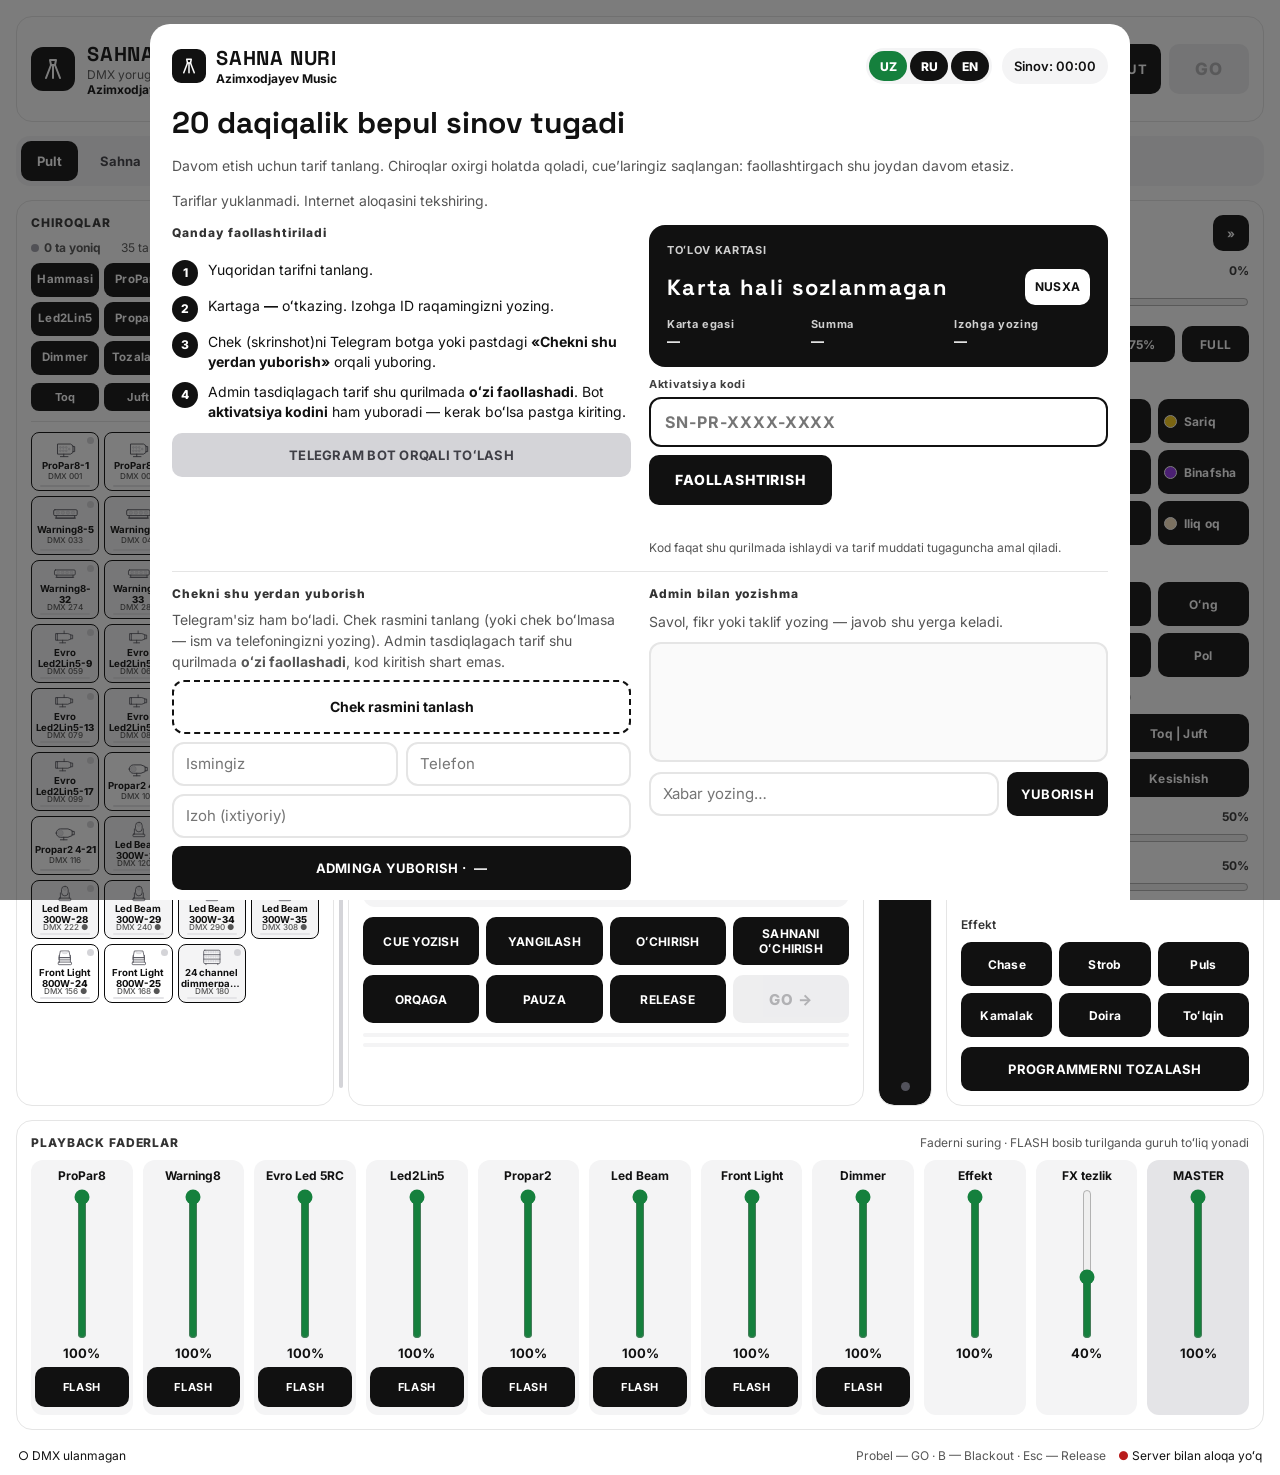
==== index.html @ 793ff493 "Pult: chiroqlar maydonini sudrab kengaytirish, programmer yopiladi Chiroqlar va cue ro'yxati orasida" ====
<!doctype html>
<html lang="uz">
<head>
<meta charset="utf-8">
<script>
if (location.protocol === 'file:') {
  document.addEventListener('DOMContentLoaded', function () {
    document.body.innerHTML = '<div style="font-family:Segoe UI,Arial,sans-serif;max-width:620px;margin:60px auto;padding:28px;border-radius:16px;border:1px solid #e5e5e5;color:#111;line-height:1.6">' +
      '<h2 style="margin:0 0 12px">Sahifa noto\'g\'ri ochildi</h2>' +
      '<p>Bu faylni papkadan ochib bo\'lmaydi — dastur sayt orqali ishlaydi.</p>' +
      '<p>Brauzerda oching: <b>https://sahna-nuri.pages.dev</b></p></div>';
  });
}
</script>
<meta name="viewport" content="width=device-width, initial-scale=1, viewport-fit=cover">
<meta name="theme-color" content="#111111">
<meta name="description" content="SAHNA NURI — teatr va sahna uchun DMX yorug'lik boshqaruvi. Azimxodjayev Music">
<link rel="manifest" href="/manifest.webmanifest">
<link rel="icon" href="/icons/icon.svg" type="image/svg+xml">
<link rel="apple-touch-icon" href="/icons/icon-192.png">
<title>SAHNA NURI — DMX yorug'lik boshqaruvi</title>
<link rel="preconnect" href="https://fonts.googleapis.com">
<link href="https://fonts.googleapis.com/css2?family=Inter:wght@400;500;600;700;800&family=Space+Grotesk:wght@600;700&display=swap" rel="stylesheet">
<link rel="stylesheet" href="/assets/app.css">
</head>
<body>
<div id="root">
  <header class="top">
    <div class="brand">
      <div class="logo" aria-hidden="true"><svg width="24" height="24" viewBox="0 0 24 24" fill="none" stroke="#fff" stroke-width="2" stroke-linecap="round" stroke-linejoin="round"><path d="M9 3h6l-1 5h-4z"/><path d="M10 8l-5 13"/><path d="M14 8l5 13"/><path d="M12 8v13"/></svg></div>
      <div class="brand-text">
        <span class="brand-name">SAHNA NURI</span>
        <span class="brand-sub">DMX yorugʻlik boshqaruvi</span>
        <span class="brand-az">Azimxodjayev Music</span>
      </div>
    </div>
    <div class="top-mid">
      <label class="pill title-pill"><span class="sr">Spektakl nomi</span><span>Spektakl:</span><input id="showTitle" value="Yangi spektakl"></label>
      <button class="pill conn" id="connPill" type="button"><i class="dot"></i><span id="connText">DMX ulanmagan</span></button>
      <button class="pill lic" id="licBadge" type="button">Tekshirilmoqda…</button>
      <button class="pill inst" id="installBtn" type="button" title="Kompyuter yoki telefonga ilova sifatida oʻrnatish">⬇ ILOVA</button>
      <button class="pill msgb" id="msgBadge" type="button" title="Admin bilan yozishma">✉ ADMIN <b id="msgCount" hidden></b></button>
      <div class="langsw" role="group" aria-label="Til · Язык · Language"><button data-lang="uz" type="button">UZ</button><button data-lang="ru" type="button">RU</button><button data-lang="en" type="button">EN</button></div>
    </div>
    <div class="top-act">
      <button class="btn" id="saveBtn" type="button">SAQLASH</button>
      <button class="btn" id="boBtn" type="button" title="B">BLACKOUT</button>
      <button class="btn go" id="goBtn" type="button" title="Probel">GO</button>
    </div>
  </header>

  <nav class="tabs" id="tabs" aria-label="Boʻlimlar">
    <button data-tab="pult" class="on" type="button">Pult</button>
    <button data-tab="sahna" type="button">Sahna</button>
    <button data-tab="patch" type="button">Patch (chiroqlar)</button>
    <button data-tab="profil" type="button">Profillar</button>
    <button data-tab="ulanish" type="button">Ulanish</button>
    <button data-tab="monitor" type="button">Monitor</button>
  </nav>

  <!-- ================= PULT ================= -->
  <section class="tab" id="tab-pult">
    <div class="row3">
      <section class="panel fx-panel">
        <div class="ph"><h2>CHIROQLAR</h2><span class="ph-r"><span class="lit-info" id="litInfo"><i class="led"></i><span id="litCount">0 ta yoniq</span></span><span class="muted" id="selInfo"></span></span></div>
        <div class="grid4" id="groupBtns"></div>
        <div class="grid4 selhelp" id="selHelp" role="group" aria-label="Tanlovni ajratish">
          <button class="btn sm" data-sh="odd" type="button" title="Tanlanganlardan 1, 3, 5…">Toq</button>
          <button class="btn sm" data-sh="even" type="button" title="Tanlanganlardan 2, 4, 6…">Juft</button>
          <button class="btn sm" data-sh="h1" type="button" title="Tanlanganlarning birinchi yarmi">1-yarmi</button>
          <button class="btn sm" data-sh="h2" type="button" title="Tanlanganlarning ikkinchi yarmi">2-yarmi</button>
        </div>
        <div class="sep"></div>
        <div class="grid4 fixtures" id="fixtureBtns"></div>
      </section>

      <div class="fx-split" id="fxSplit" role="separator" aria-orientation="vertical" aria-label="Chiroqlar maydoni enini oʻzgartirish" tabindex="0" title="Sudrab chiroqlar maydonini kattalashtiring yoki kichiklashtiring"><i></i></div>
      <section class="panel cue-panel">
        <div class="ph"><h2>CUE ROʻYXATI</h2><span class="ph-r"><span class="muted" id="cueInfo"></span><button class="btn sm on" id="autoBtn" type="button" aria-pressed="true">AVTO YOQIQ</button></span></div>
        <div class="edit-bar" id="editBar"><button class="btn sm" id="autoSaveBtn" type="button" title="Sahna almashtirilganda unga qilingan oʻzgarishlar oʻsha sahnaga avtomatik yoziladi">✎ TAHRIR: AVTO-SAQLASH</button><span class="edit-st" id="editSt"></span></div>
        <div class="cue-head"><span>№</span><span>NOMI</span><span>FADE (s)</span><span>AVTO (daq:son)</span><span>HOLAT</span></div>
        <div class="cue-list" id="cueList"></div>
        <div class="cue-opts">
          <button class="btn sm on" id="mibBtn" type="button" aria-pressed="true">QORONGʻIDA BURILISH YOQIQ</button>
          <label class="mini" for="mibTime">Burilish vaqti <input id="mibTime" type="number" min="0" max="10" step="0.1" value="1.5"> s</label>
          <span class="muted small">Moving head yangi joyiga qorongʻida boradi, keyin cue fade’i bilan yonadi</span>
        </div>
        <div class="grid4 cue-tools">
          <button class="btn" id="recBtn" type="button">CUE YOZISH</button>
          <button class="btn" id="updBtn" type="button">YANGILASH</button>
          <button class="btn" id="delBtn" type="button">OʻCHIRISH</button>
          <button class="btn" id="clrCueBtn" type="button">SAHNANI OʻCHIRISH</button>
        </div>
        <div class="grid4 transport">
          <button class="btn" id="backBtn" type="button">ORQAGA</button>
          <button class="btn" id="pauseBtn" type="button">PAUZA</button>
          <button class="btn" id="relBtn" type="button">RELEASE</button>
          <button class="btn go" id="go2Btn" type="button">GO →</button>
        </div>
        <div class="fade-bar" aria-hidden="true"><i id="fadeBar"></i></div>
        <div class="auto-bar" aria-hidden="true" title="Avtomatik oʻtishgacha"><i id="autoBar"></i></div>
      </section>

      <section class="panel insp-panel" id="insp" aria-label="Chiroq sozlamalari">
        <button class="insp-tab" id="inspTab" type="button" aria-expanded="false" aria-controls="inspBody" title="Chiroq sozlamalarini ochish / yopish">
          <span class="insp-chev" aria-hidden="true">‹</span>
          <span class="insp-vt">CHIROQ SOZLAMALARI</span>
          <i class="insp-dot" id="inspDot" aria-hidden="true"></i>
        </button>
        <div class="insp-body" id="inspBody">
          <div class="ph insp-h">
            <h2>CHIROQ SOZLAMALARI</h2>
            <span class="ph-r">
              <button class="btn sm icon" id="inspPrev" type="button" title="Oldingi chiroq" aria-label="Oldingi chiroq">◀</button>
              <button class="btn sm icon" id="inspNext" type="button" title="Keyingi chiroq" aria-label="Keyingi chiroq">▶</button>
              <button class="btn sm icon" id="inspClose" type="button" title="Yopish" aria-label="Yopish">»</button>
            </span>
          </div>
          <div id="inspContent"></div>
        </div>
      </section>

      <section class="panel prog-panel" id="progPanel">
        <button class="insp-tab prog-tab" id="progTab" type="button" aria-expanded="true" aria-controls="progBody" title="Programmerni ochish / yopish"><span class="insp-chev" aria-hidden="true">‹</span><span class="insp-vt">PROGRAMMER</span><i class="insp-dot" id="progDot" aria-hidden="true"></i></button>
        <div class="prog-body" id="progBody">
        <div class="ph"><h2>PROGRAMMER</h2><span class="ph-r"><span class="muted" id="progInfo"></span><button class="btn sm icon" id="progClose" type="button" title="Yopish" aria-label="Programmerni yopish">»</button></span></div>
        <label class="lab" for="dimR"><span>Intensivlik</span><b id="dimV">0%</b></label>
        <input id="dimR" type="range" min="0" max="100" value="0">
        <div class="grid4 quick">
          <button class="btn sm" data-dim="0" type="button">0%</button>
          <button class="btn sm" data-dim="50" type="button">50%</button>
          <button class="btn sm" data-dim="75" type="button">75%</button>
          <button class="btn sm" data-dim="100" type="button">FULL</button>
        </div>
        <span class="lab">Rang</span>
        <div class="grid3" id="colorBtns"></div>
        <span class="lab">Pozitsiya</span>
        <div class="grid3" id="posBtns"></div>
        <span class="lab">Boʻlish (tanlangan chiroqlarni)</span>
        <div class="grid2" id="splitBtns">
          <button class="btn sm" data-split="half" type="button">Chap | Oʻng</button>
          <button class="btn sm" data-split="alt" type="button">Toq | Juft</button>
          <button class="btn sm" data-split="fan" type="button">Yelpigʻich</button>
          <button class="btn sm" data-split="cross" type="button">Kesishish</button>
        </div>
        <div class="pt">
          <label class="lab" for="panR"><span>Pan</span><b id="panV">50%</b></label>
          <input id="panR" type="range" min="0" max="255" value="128">
          <label class="lab" for="tiltR"><span>Tilt</span><b id="tiltV">50%</b></label>
          <input id="tiltR" type="range" min="0" max="255" value="128">
        </div>
        <span class="lab">Effekt</span>
        <div class="grid3" id="fxBtns"></div>
        <button class="btn wide" id="progClr" type="button">PROGRAMMERNI TOZALASH</button>
        </div>
      </section>
    </div>

    <section class="panel faders-panel">
      <div class="ph"><h2>PLAYBACK FADERLAR</h2><span class="muted">Faderni suring · FLASH bosib turilganda guruh toʻliq yonadi</span></div>
      <div class="faders" id="faders"></div>
    </section>
  </section>

  <!-- ================= SAHNA ================= -->
  <section class="tab" id="tab-sahna" hidden>
    <div class="row2">
      <section class="panel grow2 stage-panel">
        <div class="ph"><h2 id="stageTitle">SAHNA PLANI</h2><span class="muted" id="stageCoord"></span></div>
        <div class="grid2 stage-views" id="stageViews">
          <button class="btn" data-sv="plan" type="button">▦ TEPADAN · PLAN</button>
          <button class="btn" data-sv="front" type="button">◉ ROʻPARADAN · OPERATOR KOʻZI</button>
        </div>
        <div class="grid4 stage-modes" id="stageModes">
          <button class="btn on" data-sm="aim" type="button">NUR YOʻNALTIRISH</button>
          <button class="btn" data-sm="place" type="button">CHIROQLARNI JOYLASH</button>
          <button class="btn" data-sm="corners" type="button">4 BURCHAK</button>
          <button class="btn" data-sm="calib" type="button">KALIBRLASH</button>
        </div>
        <p class="stage-hint" id="stageHint"></p>
        <div class="stage-wrap" id="stageWrap">
          <img id="stageImg" alt="Sahna rasmi" hidden>
          <svg id="stageSvg" aria-hidden="true"></svg>
          <div id="stageFx"></div>
        </div>
        <div class="stage-tools" id="stageTools">
          <button class="btn sm" id="stGrid" type="button">TOʻR: YOQIQ</button>
          <label class="stage-op">Surat yorqinligi <input id="stOp" type="range" min="25" max="100" step="5" value="100" aria-label="Surat yorqinligi"></label>
        </div>
        <div class="stage-legend">
          <span><i class="lg round"></i>Moving head (Pan/Tilt)</span>
          <span><i class="lg"></i>Boshqa chiroqlar</span>
          <span><i class="lg on"></i>Tanlangan</span>
          <span><i class="lg corner"></i>Sahna burchagi</span>
          <span><i class="lg dot"></i>Kalibrlash nuqtasi</span>
        </div>
      </section>
      <section class="panel grow1 stage-side">
        <h2>SAHNA RASMI YOKI CHIZMASI</h2>
        <div class="grid2">
          <button class="btn" id="stUpload" type="button">RASM YUKLASH</button>
          <button class="btn" id="stClear" type="button">RASMNI OLIB TASHLASH</button>
        </div>
        <input type="file" id="stFile" accept="image/*" hidden>
        <p class="muted small">Eng aniq: yuqoridan chizilgan plan. Zaldan olingan foto ham boʻladi — keyin „4 BURCHAK“ bilan sahna burchaklarini belgilaysiz.</p>
        <div class="grid3">
          <label class="f">Eni (m)<input id="stW" type="number" min="2" max="60" step="0.5"></label>
          <label class="f">Chuqurligi (m)<input id="stD" type="number" min="2" max="60" step="0.5"></label>
          <label class="f">Ferma (m)<input id="stH" type="number" min="1" max="30" step="0.1"></label>
        </div>
        <button class="btn wide" id="stHAll" type="button">FERMA BALANDLIGINI BARCHA BEAM’LARGA</button>

        <div class="sep"></div>
        <h2 id="stSelTitle">TANLANGAN CHIROQ</h2>
        <div class="grid3" id="stSelPos">
          <label class="f">X (m)<input id="stX" type="number" step="0.1"></label>
          <label class="f">Y (m)<input id="stY" type="number" step="0.1"></label>
          <label class="f">Balandlik (m)<input id="stZ" type="number" step="0.1" min="0"></label>
        </div>
        <div class="readout">
          <div><span>Tanlangan</span><b id="roSel">0</b></div>
          <div><span>Pan</span><b id="roPan">—</b></div>
          <div><span>Tilt</span><b id="roTilt">—</b></div>
        </div>
        <label class="lab" for="sPan"><span>Pan (qoʻlda)</span><b id="sPanV">—</b></label>
        <input id="sPan" type="range" min="0" max="255" step="0.1" value="128">
        <label class="lab" for="sTilt"><span>Tilt (qoʻlda)</span><b id="sTiltV">—</b></label>
        <input id="sTilt" type="range" min="0" max="255" step="0.1" value="128">
        <h2 class="mt">NISHON BALANDLIGI</h2>
        <div class="grid3 tz-chips" id="tzChips">
          <button class="btn" data-tz="0" type="button">POL</button>
          <button class="btn" data-tz="1" type="button">BEL · 1 m</button>
          <button class="btn" data-tz="1.6" type="button">YUZ · 1.6 m</button>
        </div>
        <div class="grid2">
          <button class="btn" id="stBeams" type="button">HAMMA BEAM’LAR</button>
          <button class="btn" id="stDim" type="button">NURNI YOQISH (FULL)</button>
        </div>

        <div class="sep"></div>
        <h2>KALIBRLASH</h2>
        <p class="muted small" id="calInfo"></p>
        <button class="btn wide" id="calClear" type="button">SHU CHIROQ NUQTALARINI TOZALASH</button>

        <div class="sep"></div>
        <h2>SAHNA NUQTALARI</h2>
        <div class="code-row">
          <input id="ptName" placeholder="masalan: Solo chap" maxlength="24" aria-label="Nuqta nomi">
          <button class="btn" id="ptSave" type="button">SAQLASH</button>
        </div>
        <div class="grid3" id="ptList"></div>
      </section>
    </div>
  </section>

  <!-- ================= PATCH ================= -->
  <section class="tab" id="tab-patch" hidden>
    <div class="row2">
      <section class="panel grow2">
        <div class="ph"><h2>PATCH · CHIROQLAR VA DMX MANZILLAR</h2><span class="ph-r"><span class="muted" id="patchInfo"></span><button class="btn sm lockbtn" id="patchLock" type="button"></button></span></div>
        <p class="lock-note" id="lockNote" hidden>🔒 Patch qulflangan: chiroqlarni oʻchirib, nomi, profili yoki manzilini oʻzgartirib boʻlmaydi. Oʻzgartirish uchun qulfni oching.</p>
        <div class="restore" id="restoreBox" hidden><span id="restoreText"></span><button class="btn sm go" id="restoreBtn" type="button">TIKLASH</button></div>
        <div class="tbl-wrap">
          <table class="tbl">
            <thead><tr><th>№</th><th>Nomi</th><th>Profil</th><th>Manzil</th><th>Kanal</th><th>Oraliq</th><th></th></tr></thead>
            <tbody id="patchRows"></tbody>
          </table>
        </div>
        <p class="warn" id="patchWarn" hidden></p>
      </section>
      <section class="panel grow1">
        <div class="ph"><h2>CHIROQ QOʻSHISH</h2></div>
        <label class="f">Profil<select id="addProf"></select></label>
        <label class="f">Soni<input id="addCount" type="number" min="1" max="64" value="1"></label>
        <label class="f">Nomi<input id="addName" placeholder="masalan: Beam"></label>
        <label class="f">Boshlangʻich manzil<input id="addAddr" type="number" min="1" max="512" value="1"></label>
        <button class="btn wide" id="addFix" type="button">QOʻSHISH</button>
        <div class="sep"></div>
        <button class="btn wide" id="autoAddr" type="button">MANZILLARNI KETMA-KET QOʻYISH</button>
        <button class="btn wide" id="defPatch" type="button">ANDIJON TEATRI · 35 TA CHIROQ</button>
        <div class="sep"></div>
        <h2>LOYIHA FAYLI</h2>
        <button class="btn wide" id="exportBtn" type="button">KOMPYUTERGA YUKLAB OLISH (.json)</button>
        <button class="btn wide" id="importBtn" type="button">FAYLDAN OCHISH</button>
        <input type="file" id="importFile" accept=".json,application/json" hidden>
      </section>
    </div>
  </section>

  <!-- ================= PROFILLAR ================= -->
  <section class="tab" id="tab-profil" hidden>
    <div class="row2">
      <section class="panel grow1">
        <div class="ph"><h2>PROFILLAR</h2></div>
        <div class="plist" id="profList"></div>
        <button class="btn wide" id="newProf" type="button">+ YANGI PROFIL</button>
        <p class="muted small">Profil — chiroqning „lugʻati“: qaysi kanal intensivlik, qaysi biri rang yoki pan ekanini bildiradi. Chiroq qoʻllanmasidagi DMX jadvalga moslang.</p>
      </section>
      <section class="panel grow2" id="profEdit"></section>
    </div>
  </section>

  <!-- ================= ULANISH ================= -->
  <section class="tab" id="tab-ulanish" hidden>
    <div class="row2">
      <section class="panel grow2">
        <div class="ph"><h2>DMX ULANISH</h2></div>
        <div class="conn-status" id="connStatus"></div>
        <div class="ccard bridge-card">
          <div class="bc-text">
            <b>SAHNA NURI Bridge <span class="tag">TAVSIYA</span></b>
            <span>Kompyuterga bir marta oʻrnatiladigan kichik dastur. Drayver almashtirish (Zadig) shart emas — FreeStyler drayveri bilan ishlaydi. Windows bilan birga oʻzi yonadi, kabel chiqib qolsa oʻzi qayta ulanadi va chiroqlarni oxirgi holatiga qaytaradi.</span>
          </div>
          <div class="bc-btns">
            <a class="btn" id="cBridgeDl" href="https://github.com/alifrecords/SAHNA-NURI/releases/latest/download/SahnaNuriBridge.exe" rel="noopener">YUKLAB OLISH (.exe)</a>
            <button class="btn" id="cBridge" type="button">BRIDGE ULASH</button>
          </div>
        </div>
        <div class="conn-grid">
          <div class="ccard">
            <b>uDMX</b><span>Anyma uDMX va klonlari (kumush USB → XLR kabel). Teatrdagi kabelingiz shu turda.</span>
            <button class="btn" id="cUdmx" type="button">uDMX ULASH</button>
          </div>
          <div class="ccard">
            <b>Enttec DMX USB Pro</b><span>Enttec Pro, DMXKing ultraDMX, Eurolite USB-DMX512 PRO va mos klonlar.</span>
            <button class="btn" id="cPro" type="button">PRO ULASH</button>
          </div>
          <div class="ccard">
            <b>Open DMX (FTDI)</b><span>Enttec Open DMX va FTDI chipli arzon kabellar.</span>
            <button class="btn" id="cOpen" type="button">OPEN DMX ULASH</button>
          </div>
          <div class="ccard">
            <b>Simulyatsiya</b><span>Qurilmasiz ishlash: cue yozish va mashq qilish uchun. Signal faqat Monitor’da koʻrinadi.</span>
            <button class="btn" id="cSim" type="button">SIMULYATSIYA</button>
          </div>
        </div>
        <div class="grid3 conn-tools">
          <button class="btn" id="cTest" type="button">SINOV SIGNALI (2 s)</button>
          <button class="btn" id="cOff" type="button">UZISH</button>
          <button class="btn" data-tab-go="monitor" type="button">MONITORNI OCHISH</button>
        </div>
      </section>
      <section class="panel grow1 help">
        <div class="ph"><h2>BIRINCHI MARTA ULASH (WINDOWS · uDMX)</h2></div>
        <div data-i18n-html="help" class="help-body">
        <p class="bridge-tip"><b>Eng oson yoʻl — SAHNA NURI Bridge:</b> chapdagi <b>YUKLAB OLISH (.exe)</b> → faylni bir marta ishga tushiring (Windows „Неизвестный издатель“ desa: <b>Подробнее → Выполнить в любом случае</b>) → <b>BRIDGE ULASH</b>. Zadig kerak emas, quyidagi qadamlar faqat Bridge’siz ulash uchun.</p>
        <ol>
          <li><b>FreeStyler’ni yoping.</b> Bir vaqtda faqat bitta dastur kabeldan foydalana oladi.</li>
          <li>Dasturni <b>Chrome</b> yoki <b>Edge</b>’da oching.</li>
          <li><b>uDMX ULASH</b> → roʻyxatda „uDMX“ → <b>Подключить / Ulash</b>.</li>
          <li>Roʻyxat boʻsh boʻlsa yoki xato chiqsa: drayverni <b>WinUSB</b>’ga almashtiring.
            <ol type="a">
              <li><b>zadig.akeo.ie</b> dan Zadig’ni yuklab oling va oching.</li>
              <li><b>Options → List All Devices</b> → roʻyxatdan <b>uDMX</b>.</li>
              <li>Oʻng tomonda <b>WinUSB</b> → <b>Replace Driver</b>.</li>
              <li>Brauzerni qayta oching va 3-qadamni takrorlang.</li>
            </ol>
          </li>
        </ol>
        <p class="muted small">FreeStyler’ga qaytish kerak boʻlsa, Zadig’da drayverni yana <b>libusbK</b>’ga almashtirasiz.</p>
        <p class="muted small">Bir marta ruxsat bergach, keyingi safar kabel ulanishi bilan dastur oʻzi ulanadi.</p>
        <p class="muted small"><b>iPad va iPhone:</b> Safari USB’ga ruxsat bermaydi. Ularda dastur simulyatsiya va mashq rejimida ishlaydi; sahnaga signal kompyuter orqali chiqadi.</p>
        </div>
      </section>
    </div>
  </section>

  <!-- ================= MONITOR ================= -->
  <section class="tab" id="tab-monitor" hidden>
    <section class="panel ctest">
      <div class="ph"><h2>KANAL SINOVI</h2><span class="ph-r"><span class="muted" id="ctState">Har bir kanalni alohida surib, sahnada natijani koʻring</span><button class="btn sm" id="ctReset" type="button">HAMMASINI QOʻYIB YUBORISH</button></span></div>
      <label class="f ct-pick">Chiroq<select id="ctFix"></select></label>
      <div class="ct-rows" id="ctRows"></div>
      <p class="muted small">Surilgan kanal shu sahifa ochiq turguncha qoʻlda ushlab turiladi. Toʻgʻri qiymat topilsa — <b>PROFILGA</b> tugmasi uni shu turdagi barcha chiroqlar uchun doimiy qiladi.</p>
    </section>
    <section class="panel">
      <div class="ph"><h2>DMX MONITOR · UNIVERSE 1</h2><span class="muted">Chiqayotgan 512 kanal qiymati (0–255)</span></div>
      <div class="mon" id="mon"></div>
    </section>
  </section>

  <footer class="foot">
    <span id="footConn"></span>
    <span class="grow"></span>
    <span class="muted">Probel — GO · B — Blackout · Esc — Release</span>
    <span id="stServer"></span>
  </footer>
</div>

<!-- ================= TO'LOV OYNASI ================= -->
<div class="paywall" id="paywall" hidden>
  <section class="pw-card" role="dialog" aria-modal="true" aria-labelledby="pwTitle">
    <div class="pw-head">
      <div class="logo sm" aria-hidden="true"><svg width="18" height="18" viewBox="0 0 24 24" fill="none" stroke="#fff" stroke-width="2" stroke-linecap="round" stroke-linejoin="round"><path d="M9 3h6l-1 5h-4z"/><path d="M10 8l-5 13"/><path d="M14 8l5 13"/><path d="M12 8v13"/></svg></div>
      <div class="brand-text"><span class="brand-name">SAHNA NURI</span><span class="brand-az">Azimxodjayev Music</span></div>
      <span class="grow"></span>
      <div class="langsw" role="group" aria-label="Til · Язык · Language"><button data-lang="uz" type="button">UZ</button><button data-lang="ru" type="button">RU</button><button data-lang="en" type="button">EN</button></div>
      <span class="pill" id="pwTimer"></span>
      <button class="btn sm" id="pwClose" type="button" aria-label="Yopish">✕</button>
    </div>
    <h1 id="pwTitle">Tarifni tanlang</h1>
    <p class="muted" id="pwSub"></p>
    <div class="plans" id="plans"></div>
    <div class="pw-cols">
      <div>
        <h2>Qanday faollashtiriladi</h2>
        <ol class="steps" data-i18n-html="steps">
          <li><i>1</i><span>Yuqoridan tarifni tanlang.</span></li>
          <li><i>2</i><span>Kartaga <b class="pw-amount"></b> oʻtkazing. Izohga ID raqamingizni yozing.</span></li>
          <li><i>3</i><span>Chek (skrinshot)ni Telegram botga yoki pastdagi <b>«Chekni shu yerdan yuborish»</b> orqali yuboring.</span></li>
          <li><i>4</i><span>Admin tasdiqlagach tarif shu qurilmada <b>oʻzi faollashadi</b>. Bot <b>aktivatsiya kodini</b> ham yuboradi — kerak boʻlsa pastga kiriting.</span></li>
        </ol>
        <a class="btn tg" id="tgBtn" target="_blank" rel="noopener">TELEGRAM BOT ORQALI TOʻLASH</a>
      </div>
      <div>
        <div class="paycard">
          <div class="pc-row"><span class="lbl">TOʻLOV KARTASI</span><b id="pcSys"></b></div>
          <div class="pc-row"><b class="pc-num" id="pcNum"></b><button class="btn sm" id="copyCard" type="button">NUSXA</button></div>
          <div class="pc-info">
            <div><span class="lbl">Karta egasi</span><b id="pcHolder"></b></div>
            <div><span class="lbl">Summa</span><b class="pw-amount"></b></div>
            <div><span class="lbl">Izohga yozing</span><b id="pcId"></b></div>
          </div>
        </div>
        <form id="codeForm" class="code-form">
          <label for="codeInput" class="lbl">Aktivatsiya kodi</label>
          <div class="code-row"><input id="codeInput" placeholder="SN-PR-XXXX-XXXX" autocomplete="off" spellcheck="false"><button class="btn go">FAOLLASHTIRISH</button></div>
          <span class="code-msg" id="codeMsg"></span>
        </form>
        <span class="muted small">Kod faqat shu qurilmada ishlaydi va tarif muddati tugaguncha amal qiladi.</span>
      </div>
    </div>
    <div class="pw-cols pw-more">
      <form class="pw-box" id="payForm">
        <h2>Chekni shu yerdan yuborish</h2>
        <p class="muted small">Telegram'siz ham boʻladi. Chek rasmini tanlang (yoki chek boʻlmasa — ism va telefoningizni yozing). Admin tasdiqlagach tarif shu qurilmada <b>oʻzi faollashadi</b>, kod kiritish shart emas.</p>
        <label class="pf-file"><input type="file" id="pfImg" accept="image/*"><span id="pfImgName">Chek rasmini tanlash</span></label>
        <div class="pf-row"><input id="pfName" placeholder="Ismingiz" maxlength="60" autocomplete="name"><input id="pfPhone" placeholder="Telefon" maxlength="30" autocomplete="tel" inputmode="tel"></div>
        <input id="pfNote" placeholder="Izoh (ixtiyoriy)" maxlength="200">
        <button class="btn wide" id="pfSend" type="submit">ADMINGA YUBORISH · <span class="pw-amount"></span></button>
        <span class="code-msg" id="pfMsg"></span>
      </form>
      <div class="pw-box" id="chatBox">
        <h2>Admin bilan yozishma</h2>
        <p class="muted small">Savol, fikr yoki taklif yozing — javob shu yerga keladi.</p>
        <div class="chat-log" id="chatLog" aria-live="polite"></div>
        <form class="chat-row" id="chatForm"><input id="chatInput" placeholder="Xabar yozing…" maxlength="1000" autocomplete="off"><button class="btn" type="submit">YUBORISH</button></form>
      </div>
    </div>
  </section>
</div>

<!-- ================= ILOVA O'RNATISH ================= -->
<div class="paywall" id="installModal" hidden>
  <section class="pw-card inst-modal" role="dialog" aria-modal="true" aria-labelledby="instTitle">
    <div class="pw-head">
      <div class="logo sm" aria-hidden="true"><svg width="18" height="18" viewBox="0 0 24 24" fill="none" stroke="#fff" stroke-width="2" stroke-linecap="round" stroke-linejoin="round"><path d="M9 3h6l-1 5h-4z"/><path d="M10 8l-5 13"/><path d="M14 8l5 13"/><path d="M12 8v13"/></svg></div>
      <h1 id="instTitle">Ilova sifatida oʻrnatish</h1>
      <span class="grow"></span>
      <button class="btn sm" id="instClose" type="button" aria-label="Yopish">✕</button>
    </div>
    <button class="btn go wide" id="instNow" type="button" hidden>HOZIR OʻRNATISH</button>
    <div data-i18n-html="install">
    <p class="muted">SAHNA NURI kompyuter yoki telefonda alohida ilova boʻlib ochiladi: oʻz belgisi, toʻliq oyna, internet uzilsa ham ishlaydi. Tarif va saqlangan spektakllar oʻzgarmaydi.</p>
    <div class="inst-grid">
      <section class="inst-card" data-os="pc">
        <h2>💻 Kompyuter <small>Windows · Chrome yoki Edge</small></h2>
        <ol><li>Manzil satrining oʻng tomonidagi <b>⊕ Oʻrnatish</b> belgisini bosing (yoki <b>⋮</b> menyu → <b>Ilovani oʻrnatish</b>).</li><li><b>Oʻrnatish</b> ni tasdiqlang.</li><li>Ish stoli va Пуск menyusida <b>SAHNA NURI</b> belgisi paydo boʻladi.</li></ol>
      </section>
      <section class="inst-card" data-os="android">
        <h2>📱 Android <small>Chrome</small></h2>
        <ol><li>Oʻng yuqoridagi <b>⋮</b> menyuni oching.</li><li><b>Ilovani oʻrnatish</b> yoki <b>Bosh ekranga qoʻshish</b> ni bosing.</li><li>Bosh ekranda <b>SAHNA NURI</b> belgisi paydo boʻladi.</li></ol>
      </section>
      <section class="inst-card" data-os="ios">
        <h2>📱 iPhone / iPad <small>Safari</small></h2>
        <ol><li>Pastdagi <b>Ulashish ⬆</b> tugmasini bosing.</li><li><b>Bosh ekranga</b> (На экран «Домой») ni tanlang.</li><li>Oʻng yuqorida <b>Qoʻshish</b> ni bosing.</li></ol>
      </section>
    </div>
    <p class="muted small">USB-DMX kabel bilan sahnani faqat kompyuter boshqaradi. Telefon va planshetda cue tayyorlash, simulyatsiya va mashq qilish mumkin.</p>
    </div>
  </section>
</div>

<div class="toast" id="toast" role="status" aria-live="polite"></div>

<script src="/api/env"></script>
<script src="/assets/i18n.js"></script>
<script src="/assets/dmx.js"></script>
<script src="/assets/license.js"></script>
<script src="/assets/app.js"></script>
<script src="/assets/install.js"></script>
<script src="/assets/wheel.js"></script>
<script>
if ('serviceWorker' in navigator && location.protocol === 'https:') navigator.serviceWorker.register('/sw.js').catch(function () {});
</script>
</body>
</html>
---- assets/app.css ----
/* SAHNA NURI — oq fon, qora tugmalar, oq yozuv, bosilganda yashil */
:root {
  --bg: #ffffff; --ink: #111111; --muted: #555555; --line: #e5e5e5; --soft: #f4f4f5;
  --btn: #111111; --on: #15803D; --on-soft: #f0fdf4; --red: #b91c1c; --focus: #2563eb;
  --r: 12px;
}
* { box-sizing: border-box; }
html, body { margin: 0; background: var(--bg); color: var(--ink); font-family: Inter, system-ui, -apple-system, Segoe UI, sans-serif; -webkit-text-size-adjust: 100%; }
body { min-height: 100vh; }
button, input, select { font-family: inherit; font-size: inherit; color: inherit; }
:focus-visible { outline: 3px solid var(--focus); outline-offset: 2px; }
.sr { position: absolute; width: 1px; height: 1px; overflow: hidden; clip: rect(0 0 0 0); }
.muted { color: var(--muted); font-size: 12px; }
.small { font-size: 12px; line-height: 1.5; }
.grow { flex: 1; }
[hidden] { display: none !important; }

#root { display: flex; flex-direction: column; gap: 14px; padding: 16px; padding-bottom: 8px; min-height: 100vh; }

/* ---------- tugmalar ---------- */
.btn {
  border: none; border-radius: 10px; min-height: 44px; padding: 0 14px;
  background: var(--btn); color: #fff; font-size: 13px; font-weight: 700; letter-spacing: .02em;
  cursor: pointer; display: inline-flex; align-items: center; justify-content: center; gap: 8px;
  text-decoration: none; user-select: none; -webkit-user-select: none; touch-action: manipulation;
  transition: background .08s, transform .08s;
}
.btn:active, .btn.on, .btn[aria-pressed="true"] { background: var(--on); }
.btn:active { transform: scale(.98); }
.btn:disabled { background: #d4d4d8; color: #3f3f46; cursor: not-allowed; }
.btn.sm { min-height: 36px; padding: 0 10px; font-size: 12px; }
.btn.wide { width: 100%; }
.btn.go { font-size: 17px; font-weight: 800; letter-spacing: .06em; padding: 0 26px; }

/* ---------- yuqori panel ---------- */
.top { display: flex; flex-wrap: wrap; align-items: center; gap: 14px; padding: 12px 14px; border: 1px solid var(--line); border-radius: 16px; }
.brand { display: flex; align-items: center; gap: 12px; flex: 1 1 230px; }
.logo { width: 44px; height: 44px; border-radius: 12px; background: var(--ink); display: flex; align-items: center; justify-content: center; flex-shrink: 0; }
.logo.sm { width: 34px; height: 34px; border-radius: 9px; }
.brand-text { display: flex; flex-direction: column; line-height: 1.25; }
.brand-name { font-family: 'Space Grotesk', Inter, sans-serif; font-weight: 700; font-size: 20px; letter-spacing: .04em; }
.brand-sub { font-size: 12px; color: var(--muted); }
.brand-az { font-size: 12px; font-weight: 700; }
.top-mid { display: flex; flex-wrap: wrap; gap: 8px; align-items: center; flex: 2 1 420px; }
.top-act { display: flex; gap: 8px; flex: 1 1 300px; justify-content: flex-end; }
.top-act .btn { min-height: 50px; }
.pill { display: inline-flex; align-items: center; gap: 8px; padding: 8px 12px; border-radius: 999px; background: var(--soft); border: none; font-size: 13px; font-weight: 600; min-height: 36px; cursor: pointer; }
.title-pill { cursor: text; }
.title-pill input { border: none; background: transparent; font-weight: 600; width: 220px; min-width: 80px; padding: 0; }
.title-pill input:focus { outline: none; }
.pill .dot { width: 8px; height: 8px; border-radius: 50%; background: #a1a1aa; }
.pill.conn.ok { background: var(--on-soft); color: #14532d; }
.pill.conn.ok .dot { background: var(--on); }
.pill.conn.err { background: #fef2f2; color: var(--red); }
.pill.conn.err .dot { background: var(--red); }
.pill.lic { background: var(--ink); color: #fff; }
.pill.lic.pro { background: var(--on); }
.pill.lic.low { background: var(--red); }

/* ---------- bo'limlar ---------- */
.tabs { display: flex; gap: 6px; padding: 5px; background: var(--soft); border-radius: 14px; overflow-x: auto; scrollbar-width: none; }
.tabs button { border: none; border-radius: 10px; min-height: 40px; padding: 0 16px; background: transparent; font-weight: 700; font-size: 13px; cursor: pointer; white-space: nowrap; color: #3f3f46; }
.tabs button.on { background: var(--ink); color: #fff; }
.tab { display: flex; flex-direction: column; gap: 14px; }

.panel { border: 1px solid var(--line); border-radius: 16px; padding: 14px; display: flex; flex-direction: column; gap: 10px; min-width: 0; }
.ph { display: flex; justify-content: space-between; align-items: baseline; gap: 10px; flex-wrap: wrap; }
h2 { margin: 0; font-size: 12px; font-weight: 800; letter-spacing: .08em; color: #333; }
.sep { height: 1px; background: var(--line); margin: 2px 0; }
.lab { display: flex; justify-content: space-between; font-size: 12px; font-weight: 600; color: #333; margin-top: 2px; }
input[type=range] { width: 100%; accent-color: var(--on); height: 28px; margin: 0; }

.row3 { display: flex; flex-wrap: wrap; gap: 14px; align-items: stretch; }
.fx-panel { flex: 1 1 300px; }
.cue-panel { flex: 2 1 480px; }
.prog-panel { flex: 1 1 300px; }
.row2 { display: flex; flex-wrap: wrap; gap: 14px; align-items: flex-start; }
.grow1 { flex: 1 1 300px; }
.grow2 { flex: 2 1 520px; }

.grid4 { display: grid; grid-template-columns: repeat(4, minmax(0, 1fr)); gap: 7px; }
.grid3 { display: grid; grid-template-columns: repeat(3, minmax(0, 1fr)); gap: 7px; }
.grid4 .btn, .grid3 .btn { padding: 0 6px; font-size: 12px; }

.fixtures .btn { min-height: 54px; flex-direction: column; gap: 2px; line-height: 1.15; }
.fixtures .btn small { font-size: 10.5px; font-weight: 500; opacity: .9; }
.fixtures .btn > span:not(.lvl) { padding: 0 3px; font-size: 11px; text-align: center; letter-spacing: 0; }
#groupBtns .btn { padding: 0 4px; font-size: 11.5px; line-height: 1.15; }
.fixtures .btn .lvl { height: 3px; width: 70%; border-radius: 2px; background: rgba(255,255,255,.25); overflow: hidden; margin-top: 3px; }
.fixtures .btn .lvl i { display: block; height: 100%; background: #fff; }
/* Yoniq chiroq ko'rsatkichi: oq oraliq + yorqin yashil hoshiya, katta yashil chiroqcha.
   Tanlangan (yashil fonli) tugmada ham aniq ko'rinadi. */
.fixtures .btn { position: relative; }
.fixtures .btn .led { position: absolute; top: 4px; right: 4px; width: 9px; height: 9px; border-radius: 50%; background: #3f3f46; border: 1.5px solid #71717a; }
.fixtures .btn.lit { box-shadow: 0 0 0 2px #fff, 0 0 0 5px #22c55e, 0 0 12px 4px rgba(34,197,94,.55); z-index: 1; }
.fixtures .btn.lit .led { width: 11px; height: 11px; top: 3px; right: 3px; background: #86efac; border: 2px solid #052e16; box-shadow: 0 0 8px 3px rgba(134,239,172,.95); animation: ledpulse 1.6s ease-in-out infinite; }
.fixtures .btn.lit .lvl i { background: #4ade80; }
.fixtures .btn.lit.on .lvl i { background: #fff; }
.fixtures .btn.lit.on .lvl { background: rgba(0,0,0,.35); }
@keyframes ledpulse { 50% { box-shadow: 0 0 3px 1px rgba(134,239,172,.6); } }
@media (prefers-reduced-motion: reduce) { .fixtures .btn.lit .led { animation: none; } }
.lit-info { display: inline-flex; align-items: center; gap: 5px; font-size: 12px; font-weight: 700; color: var(--muted); margin-right: 10px; }
.lit-info .led { width: 8px; height: 8px; border-radius: 50%; background: #a1a1aa; }
.lit-info.any { color: #14532d; }
.lit-info.any .led { background: #22c55e; box-shadow: 0 0 5px 1px rgba(34,197,94,.7); }
.colors .btn, #colorBtns .btn { justify-content: flex-start; gap: 7px; }
.sw { width: 13px; height: 13px; border-radius: 50%; border: 1px solid #fff; flex-shrink: 0; }

/* ---------- cue ro'yxati ---------- */
.cue-head, .cue { display: grid; grid-template-columns: 48px minmax(0, 1fr) 70px 92px 104px; gap: 8px; align-items: center; }
.cue-head { padding: 0 12px; font-size: 11px; font-weight: 700; letter-spacing: .06em; color: var(--muted); }
.cue-list { display: flex; flex-direction: column; gap: 6px; max-height: 470px; overflow-y: auto; padding-right: 2px; flex: 1; min-height: 120px; }
.cue { border: 1px solid var(--line); border-radius: 10px; min-height: 46px; padding: 0 12px; background: #fff; cursor: pointer; font-size: 14px; }
.cue b { font-weight: 700; }
.cue input { width: 100%; border: none; background: transparent; font-weight: 600; padding: 6px 0; min-width: 0; border-radius: 6px; }
.cue input:focus { outline: 2px solid var(--focus); background: #fff; color: var(--ink); padding: 6px; }
.cue .st { font-size: 11px; font-weight: 800; letter-spacing: .06em; }
.cue.next { border-color: var(--ink); }
.cue.cur { background: var(--on); border-color: var(--on); color: #fff; }
.cue.cur input { color: #fff; }
.empty { padding: 28px 12px; text-align: center; color: var(--muted); font-size: 13px; border: 1px dashed #d4d4d8; border-radius: 10px; }
.transport .btn, .cue-tools .btn { min-height: 48px; }
.transport .btn.go { font-size: 15px; padding: 0 6px; }
.fade-bar { height: 4px; background: var(--soft); border-radius: 3px; overflow: hidden; }
.fade-bar i { display: block; height: 100%; width: 0; background: var(--on); }

/* ---------- faderlar ---------- */
.faders { display: flex; flex-wrap: wrap; gap: 10px; }
.fader { flex: 1 1 86px; min-width: 78px; max-width: 140px; display: flex; flex-direction: column; align-items: center; gap: 6px; padding: 8px 4px; border-radius: 12px; background: var(--soft); }
.fader .fl { font-size: 12px; font-weight: 700; text-align: center; min-height: 15px; }
.fader input[type=range] { writing-mode: vertical-lr; direction: rtl; width: 44px; height: 150px; }
.fader .fv { font-size: 13px; font-weight: 700; }
.fader .btn { width: 100%; min-height: 40px; font-size: 11px; letter-spacing: .06em; }
.fader.master { background: #e4e4e7; }

/* ---------- jadval va formalar ---------- */
.tbl-wrap { overflow-x: auto; border: 1px solid var(--line); border-radius: 12px; }
.tbl { width: 100%; border-collapse: collapse; font-size: 13px; }
.tbl th { text-align: left; font-size: 11px; letter-spacing: .06em; color: var(--muted); padding: 10px; background: var(--soft); position: sticky; top: 0; }
.tbl td { padding: 6px 10px; border-top: 1px solid var(--line); white-space: nowrap; }
.tbl input, .tbl select, .f input, .f select { border: 1px solid #d4d4d8; border-radius: 8px; padding: 0 10px; min-height: 38px; background: #fff; }
.tbl input.n { width: 76px; }
.tbl tr.bad td { background: #fef2f2; }
.tbl .x { min-height: 34px; padding: 0 10px; }
.f { display: flex; flex-direction: column; gap: 5px; font-size: 12px; font-weight: 600; color: #333; }
.f input, .f select { width: 100%; min-height: 44px; font-size: 14px; }
.warn { margin: 0; padding: 10px 12px; border-radius: 10px; background: #fef2f2; color: var(--red); font-size: 13px; font-weight: 600; }

.plist { display: flex; flex-direction: column; gap: 6px; }
.plist .btn { justify-content: space-between; }
.plist .btn small { font-weight: 500; opacity: .85; }
.wheel { display: grid; grid-template-columns: repeat(auto-fill, minmax(140px, 1fr)); gap: 8px; }
.wheel label { display: flex; align-items: center; gap: 8px; font-size: 12px; font-weight: 600; }
.wheel input { width: 70px; border: 1px solid #d4d4d8; border-radius: 8px; min-height: 36px; padding: 0 8px; }

/* ---------- ulanish ---------- */
.conn-status { padding: 14px; border-radius: 12px; background: var(--soft); font-size: 14px; font-weight: 600; display: flex; flex-direction: column; gap: 4px; }
.conn-status.ok { background: var(--on-soft); color: #14532d; }
.conn-status .err { color: var(--red); font-weight: 600; font-size: 13px; }
.conn-grid { display: grid; grid-template-columns: repeat(auto-fit, minmax(220px, 1fr)); gap: 10px; }
.ccard { border: 1px solid var(--line); border-radius: 12px; padding: 14px; display: flex; flex-direction: column; gap: 8px; }
.ccard span { font-size: 13px; color: #444; line-height: 1.45; flex: 1; }
.ccard.on { border-color: var(--on); box-shadow: inset 0 0 0 1px var(--on); }
.help ol { margin: 0; padding-left: 20px; font-size: 13px; line-height: 1.6; display: flex; flex-direction: column; gap: 4px; }
.help p { margin: 0; }

.mon { display: grid; grid-template-columns: repeat(auto-fill, minmax(44px, 1fr)); gap: 3px; }
.mon div { border-radius: 6px; background: var(--soft); padding: 4px 2px; text-align: center; font-size: 10px; line-height: 1.2; color: #52525b; position: relative; overflow: hidden; }
.mon div b { display: block; font-size: 12px; color: var(--ink); position: relative; }
.mon div i { position: absolute; left: 0; bottom: 0; width: 100%; background: #bbf7d0; }
.mon div span { position: relative; }
.mon div.used { background: #e4e4e7; }

.foot { display: flex; flex-wrap: wrap; gap: 12px; align-items: center; font-size: 12px; padding: 4px 2px; }

/* ---------- to'lov oynasi ---------- */
.paywall { position: fixed; inset: 0; background: rgba(17,17,17,.55); display: flex; align-items: flex-start; justify-content: center; padding: 24px 12px; overflow-y: auto; z-index: 50; }
.pw-card { background: #fff; border-radius: 20px; max-width: 980px; width: 100%; padding: 22px; display: flex; flex-direction: column; gap: 14px; }
.pw-head { display: flex; align-items: center; gap: 10px; }
.pw-card h1 { margin: 6px 0 0; font-family: 'Space Grotesk', Inter, sans-serif; font-size: 30px; line-height: 1.15; }
.pw-card p { margin: 0; font-size: 14px; line-height: 1.5; }
.pw-card h2 { margin-bottom: 10px; }
.plans { display: grid; grid-template-columns: repeat(auto-fit, minmax(200px, 1fr)); gap: 10px; }
.plan { border: 2px solid var(--line); background: #fff; border-radius: 14px; padding: 14px; text-align: left; cursor: pointer; display: flex; flex-direction: column; gap: 4px; min-height: 96px; }
.plan .pn { font-size: 12px; font-weight: 800; letter-spacing: .08em; }
.plan .pp { font-family: 'Space Grotesk', Inter, sans-serif; font-size: 26px; font-weight: 700; }
.plan .pp small { font-size: 13px; font-family: Inter, sans-serif; color: var(--muted); font-weight: 500; }
.plan .pd { font-size: 12px; color: var(--muted); }
.plan.on { border-color: var(--on); background: var(--on-soft); }
.pw-cols { display: flex; flex-wrap: wrap; gap: 18px; }
.pw-cols > div { flex: 1 1 320px; display: flex; flex-direction: column; gap: 10px; }
.steps { list-style: none; margin: 0; padding: 0; display: flex; flex-direction: column; gap: 10px; font-size: 14px; line-height: 1.45; }
.steps li { display: flex; gap: 10px; }
.steps i { font-style: normal; width: 26px; height: 26px; border-radius: 50%; background: var(--ink); color: #fff; font-weight: 800; font-size: 12px; display: flex; align-items: center; justify-content: center; flex-shrink: 0; }
.btn.tg.off { background: #d4d4d8; color: #3f3f46; pointer-events: none; }
.paycard { background: var(--ink); color: #fff; border-radius: 16px; padding: 18px; display: flex; flex-direction: column; gap: 12px; }
.pc-row { display: flex; justify-content: space-between; align-items: center; gap: 10px; }
.pc-num { font-family: 'Space Grotesk', Inter, sans-serif; font-size: 22px; letter-spacing: .06em; }
.paycard .btn { background: #fff; color: var(--ink); }
.paycard .btn:active { background: var(--on); color: #fff; }
.pc-info { display: grid; grid-template-columns: repeat(3, minmax(0, 1fr)); gap: 8px; }
.pc-info div { display: flex; flex-direction: column; gap: 2px; font-size: 13px; }
.lbl { font-size: 11px; font-weight: 700; letter-spacing: .06em; opacity: .8; }
.code-form { display: flex; flex-direction: column; gap: 6px; }
.code-row { display: flex; gap: 8px; flex-wrap: wrap; }
.code-row input { flex: 1 1 200px; min-height: 50px; border: 2px solid var(--ink); border-radius: 12px; padding: 0 14px; font-size: 16px; font-weight: 700; letter-spacing: .06em; text-transform: uppercase; }
.code-row .btn { min-height: 50px; font-size: 14px; }
.code-msg { font-size: 13px; font-weight: 600; min-height: 18px; }
.pw-more { border-top: 1px solid var(--line); padding-top: 14px; }
.pw-box { flex: 1 1 320px; display: flex; flex-direction: column; gap: 8px; margin: 0; }
.pw-box h2 { margin: 0; }
.pw-box input:not([type=file]) { min-height: 44px; border: 2px solid var(--line); border-radius: 12px; padding: 0 12px; font-size: 15px; background: #fff; color: var(--ink); width: 100%; box-sizing: border-box; }
.pw-box input:focus { border-color: var(--ink); }
.pf-row { display: flex; gap: 8px; } .pf-row input { flex: 1 1 0; min-width: 0; }
.pf-file { display: flex; align-items: center; justify-content: center; min-height: 54px; border: 2px dashed var(--ink); border-radius: 12px; font-weight: 700; font-size: 14px; cursor: pointer; padding: 0 12px; text-align: center; }
.pf-file input { display: none; } .pf-file.has { border-style: solid; border-color: var(--on); background: var(--on-soft); color: #14532d; }
.chat-log { min-height: 120px; max-height: 240px; overflow-y: auto; border: 2px solid var(--line); border-radius: 12px; padding: 10px; display: flex; flex-direction: column; gap: 6px; background: #fafafa; }
.chat-log .m { max-width: 85%; padding: 8px 11px; border-radius: 12px; font-size: 14px; line-height: 1.4; white-space: pre-wrap; word-break: break-word; }
.chat-log .m.u { align-self: flex-end; background: var(--ink); color: #fff; }
.chat-log .m.a { align-self: flex-start; background: #fff; border: 1px solid var(--line); }
.chat-log .m small { display: block; opacity: .6; font-size: 10px; margin-top: 2px; }
.chat-log .empty { margin: auto; color: var(--muted); font-size: 13px; }
.chat-row { display: flex; gap: 8px; } .chat-row input { flex: 1; }
.pill.msgb { cursor: pointer; }
.pill.msgb b { background: var(--on); color: #fff; border-radius: 999px; padding: 0 6px; margin-left: 4px; font-size: 11px; }
.pill.msgb.new { background: var(--on); color: #fff; animation: msgblink 1.1s ease-in-out infinite; }
.pill.msgb.new b { background: #fff; color: var(--on); }
@keyframes msgblink { 50% { opacity: .45; } }

.toast { position: fixed; left: 50%; bottom: 20px; transform: translateX(-50%) translateY(20px); background: var(--ink); color: #fff; padding: 12px 18px; border-radius: 12px; font-size: 14px; font-weight: 600; opacity: 0; pointer-events: none; transition: .2s; z-index: 60; max-width: calc(100% - 32px); }
.toast.show { opacity: 1; transform: translateX(-50%); }

@media (max-width: 720px) {
  #root { padding: 10px; gap: 10px; }
  .top-act { flex-basis: 100%; }
  .top-act .btn { flex: 1; }
  .title-pill input { width: 140px; }
  .cue-head, .cue { grid-template-columns: 34px minmax(0, 1fr) 48px 62px 72px; gap: 5px; }
  .pc-info { grid-template-columns: 1fr 1fr; }
  .fader input[type=range] { height: 120px; }
}
.tbl input:disabled { background: var(--soft); color: #a1a1aa; border-color: var(--soft); }

/* ---------- SAHNA ---------- */
.grid2 { display: grid; grid-template-columns: repeat(2, minmax(0, 1fr)); gap: 7px; }
.grid2 .btn { padding: 0 6px; font-size: 12px; }
.stage-modes .btn { font-size: 11.5px; }
.stage-hint { margin: 0; padding: 10px 12px; border-radius: 10px; background: var(--on-soft); color: #14532d; font-size: 13px; font-weight: 600; line-height: 1.45; }
.stage-wrap { position: relative; width: 100%; border-radius: 12px; overflow: hidden; background: #fafafa; border: 1px solid var(--line); touch-action: none; user-select: none; -webkit-user-select: none; cursor: crosshair; }
.stage-wrap img { position: absolute; inset: 0; width: 100%; height: 100%; object-fit: fill; pointer-events: none; }
.stage-wrap svg { position: absolute; inset: 0; width: 100%; height: 100%; pointer-events: none; overflow: visible; }
#stageFx { position: absolute; inset: 0; pointer-events: none; }
.sfx { position: absolute; width: 30px; height: 30px; margin: -15px 0 0 -15px; border-radius: 6px; border: 2px solid #fff; background: var(--ink); color: #fff; font-size: 10px; font-weight: 800; display: flex; align-items: center; justify-content: center; padding: 0; cursor: pointer; pointer-events: auto; box-shadow: 0 1px 4px rgba(0,0,0,.35); touch-action: none; }
.sfx.round { border-radius: 50%; }
.sfx.on { background: var(--on); }
.stage-wrap.place .sfx { cursor: grab; }
.stage-wrap.place .sfx:active { cursor: grabbing; }
.stage-legend { display: flex; flex-wrap: wrap; gap: 14px; justify-content: center; font-size: 12px; color: #444; }
.stage-legend span { display: inline-flex; align-items: center; gap: 6px; }
.lg { width: 14px; height: 14px; border-radius: 3px; background: var(--ink); display: inline-block; }
.lg.round { border-radius: 50%; }
.lg.on { background: var(--on); border-radius: 50%; }
.lg.corner { background: #fff; border: 2px solid #2563eb; box-sizing: border-box; }
.lg.dot { width: 10px; height: 10px; border-radius: 50%; background: #f59e0b; }
.readout { display: grid; grid-template-columns: repeat(3, minmax(0, 1fr)); gap: 7px; }
.readout div { background: var(--soft); border-radius: 10px; padding: 8px 10px; display: flex; flex-direction: column; gap: 2px; }
.readout span { font-size: 11px; color: var(--muted); }
.readout b { font-size: 17px; }
#ptList .btn { position: relative; }
.stage-side .f input { min-height: 40px; }
@media (max-width: 720px) { .stage-modes { grid-template-columns: repeat(2, minmax(0, 1fr)); } }
#ptName { text-transform: none; letter-spacing: 0; font-weight: 600; font-size: 14px; }
@media (max-width: 720px) { .sfx { width: 22px; height: 22px; margin: -11px 0 0 -11px; font-size: 8px; border-width: 1.5px; } }
.langsw { display: inline-flex; gap: 3px; padding: 3px; border-radius: 999px; background: var(--soft); }
.langsw button { border: none; border-radius: 999px; min-height: 30px; min-width: 38px; padding: 0 10px; background: var(--ink); color: #fff; font-size: 12px; font-weight: 800; cursor: pointer; }
.langsw button.on { background: var(--on); }
.help-body { display: flex; flex-direction: column; gap: 8px; }

.ph-r { display: inline-flex; align-items: center; gap: 10px; }
#autoBtn { min-height: 32px; font-size: 11px; }
.cue input.auto { font-variant-numeric: tabular-nums; }
.cue input.auto:placeholder-shown { color: #a1a1aa; }
.cue.cur input.auto::placeholder { color: rgba(255,255,255,.65); }
.cue .auto-mark { display: none; }
.cue .st b { font-variant-numeric: tabular-nums; }
.auto-bar { height: 4px; background: var(--soft); border-radius: 3px; overflow: hidden; margin-top: -4px; }
.auto-bar i { display: block; height: 100%; width: 0; background: #2563eb; }

.cue-opts { display: flex; flex-wrap: wrap; align-items: center; gap: 10px; padding: 8px 10px; border-radius: 12px; background: var(--soft); }
.cue-opts .btn { min-height: 36px; font-size: 11px; }
.mini { display: inline-flex; align-items: center; gap: 6px; font-size: 12px; font-weight: 600; color: #333; }
.mini input { width: 64px; min-height: 34px; border: 1px solid #d4d4d8; border-radius: 8px; padding: 0 8px; font-weight: 700; }
.cue-opts .muted { flex: 1 1 220px; }
.cue.cur input.auto:placeholder-shown { color: rgba(255,255,255,.75); }

.selhelp .btn { min-height: 34px; font-size: 11px; }
.fixtures .btn small .dir { font-size: 10px; margin-left: 2px; }
#splitBtns .btn { min-height: 38px; }

.bridge-card { flex-direction: row; flex-wrap: wrap; align-items: center; gap: 14px; border: 2px solid var(--ink); }
.bridge-card .bc-text { flex: 1 1 360px; display: flex; flex-direction: column; gap: 6px; }
.bridge-card .bc-btns { display: flex; gap: 8px; flex-wrap: wrap; }
.bridge-card .tag { display: inline-block; margin-left: 6px; padding: 2px 8px; border-radius: 999px; background: var(--on); color: #fff; font-size: 10px; letter-spacing: .06em; vertical-align: middle; }
.bridge-tip { margin: 0; padding: 10px 12px; border-radius: 10px; background: var(--on-soft); color: #14532d; font-size: 13px; line-height: 1.5; }

/* Ilova o'rnatish */
.pill.inst { background: var(--ink); color: #fff; }
.pill.inst.ready { background: var(--on); color: #fff; }
.inst-modal { max-width: 860px; }
.inst-modal h1 { margin: 0; font-size: 24px; }
.inst-grid { display: grid; grid-template-columns: repeat(3, minmax(0, 1fr)); gap: 12px; margin: 6px 0; }
.inst-card { border: 1.5px solid #e4e4e7; border-radius: 16px; padding: 14px 16px; }
#installModal[data-os="pc"] .inst-card[data-os="pc"],
#installModal[data-os="android"] .inst-card[data-os="android"],
#installModal[data-os="ios"] .inst-card[data-os="ios"] { border-color: var(--on); background: var(--on-soft); }
.inst-card h2 { margin: 0 0 8px; font-size: 16px; }
.inst-card h2 small { display: block; font-size: 12px; font-weight: 500; color: var(--muted); margin-top: 2px; }
.inst-card ol { margin: 0; padding-left: 18px; display: flex; flex-direction: column; gap: 6px; font-size: 14px; line-height: 1.4; }
@media (max-width: 720px) {
  .inst-grid { grid-template-columns: 1fr; }
  #installModal[data-os="android"] .inst-card[data-os="android"], #installModal[data-os="ios"] .inst-card[data-os="ios"] { order: -1; }
}

/* Patch qulfi va tiklash */
.ph-r { display: inline-flex; align-items: center; gap: 10px; flex-wrap: wrap; }
.lockbtn { background: #fff; color: var(--ink); border: 1.5px solid var(--ink); }
.lockbtn.locked { background: var(--on); color: #fff; border-color: var(--on); }
.lock-note { margin: 8px 0 0; padding: 8px 12px; border-radius: 10px; background: var(--on-soft); color: #14532d; font-size: 13px; }
.restore { display: flex; align-items: center; justify-content: space-between; gap: 12px; margin: 8px 0 0; padding: 10px 12px; border-radius: 10px; background: #fef2f2; color: var(--red); font-size: 13px; font-weight: 600; }
.btn:disabled { opacity: .4; cursor: not-allowed; }
#patchRows input:disabled, #patchRows select:disabled { appearance: none; -webkit-appearance: none; background-image: none; background: transparent; border-color: transparent; color: var(--ink); opacity: 1; cursor: default; -webkit-text-fill-color: var(--ink); }

/* Kanal sinovi */
.ctest { margin-bottom: 14px; }
.ct-pick { max-width: 420px; }
.ct-rows { display: flex; flex-direction: column; gap: 4px; margin: 8px 0; }
.ct-row { display: grid; grid-template-columns: minmax(170px, 1.1fr) 3fr 64px 86px 40px; gap: 10px; align-items: center; padding: 4px 8px; border-radius: 10px; }
.ct-row.held { background: #fef9c3; }
.ct-n { font-size: 13px; }
.ct-n b { display: inline-block; min-width: 30px; color: var(--muted); }
.ct-n small { color: var(--muted); margin-left: 4px; }
.ct-row input[type=range] { width: 100%; accent-color: var(--on); }
.ct-row input.n { width: 64px; }
.warn-t { color: #a16207 !important; font-weight: 700; }
@media (max-width: 720px) { .ct-row { grid-template-columns: 1fr 64px; } .ct-row input[type=range] { grid-column: 1 / -1; order: 3; } }

/* ================= Chiroq sozlamalari (inspektor) ================= */
.cue-panel, .insp-panel { transition: flex-basis .28s ease, flex-grow .28s ease; }
.insp-panel { flex: 0 0 54px; padding: 0; overflow: hidden; position: relative; }
.insp-panel.open { flex: 1.15 1 330px; padding: 14px; overflow: visible; }
.row3.insp-open .cue-panel { flex: 1 1 280px; }
.row3.insp-open .cue-head, .row3.insp-open .cue { grid-template-columns: 26px minmax(0, 1fr) 40px 54px 64px; gap: 4px; font-size: 13px; }
.row3.insp-open .cue-head { font-size: 9.5px; }
.row3.insp-open .cue-opts .muted { display: none; }
.row3.insp-open .cue input[type=number] { -moz-appearance: textfield; appearance: textfield; text-align: center; }
.row3.insp-open .cue input[type=number]::-webkit-inner-spin-button, .row3.insp-open .cue input[type=number]::-webkit-outer-spin-button { -webkit-appearance: none; margin: 0; }
.row3.insp-open .cue-tools .btn, .row3.insp-open .transport .btn { font-size: 10.5px; padding: 0 2px; letter-spacing: 0; }
.insp-body { display: none; flex-direction: column; gap: 10px; min-width: 0; }
.insp-panel.open .insp-body { display: flex; animation: inspIn .25s ease; }
.insp-panel.open .insp-tab { display: none; }
@keyframes inspIn { from { opacity: 0; transform: translateX(14px); } to { opacity: 1; transform: none; } }
.insp-tab { all: unset; box-sizing: border-box; cursor: pointer; width: 100%; height: 100%; min-height: 220px; display: flex; flex-direction: column; align-items: center; gap: 14px; padding: 14px 0; background: var(--ink); color: #fff; border-radius: 15px; }
.insp-tab:hover { background: #27272a; }
.insp-tab:focus-visible { outline: 3px solid var(--on); outline-offset: -3px; }
.insp-chev { font-size: 26px; line-height: 1; font-weight: 300; }
.insp-vt { writing-mode: vertical-rl; transform: rotate(180deg); font-size: 11.5px; font-weight: 800; letter-spacing: .14em; }
.insp-dot { width: 9px; height: 9px; border-radius: 50%; background: #52525b; margin-top: auto; }
.insp-dot.on { background: #4ade80; box-shadow: 0 0 8px 2px rgba(74,222,128,.8); }
.insp-h .ph-r { gap: 6px; }
.btn.icon { min-width: 36px; padding: 0 8px; }
.insp-card { display: flex; align-items: center; gap: 12px; padding: 10px 12px; border-radius: 14px; background: var(--ink); color: #fff; }
.insp-orb { --a: 0; flex: 0 0 auto; width: 46px; height: 46px; border-radius: 50%; background: #18181b; border: 2px solid #3f3f46; display: grid; place-items: center; }
.insp-orb i { width: 30px; height: 30px; border-radius: 50%; background: var(--c); opacity: max(.12, var(--a)); box-shadow: 0 0 calc(var(--a) * 22px) calc(var(--a) * 6px) var(--c); transition: opacity .15s, box-shadow .15s; }
.insp-orb.lit { border-color: #4ade80; }
.insp-id { display: flex; flex-direction: column; gap: 1px; min-width: 0; }
.insp-id b { font-size: 16px; white-space: nowrap; overflow: hidden; text-overflow: ellipsis; }
.insp-id span { font-size: 12px; color: #d4d4d8; }
.insp-id .insp-addr { color: #4ade80; font-weight: 700; font-variant-numeric: tabular-nums; }
.insp-multi { font-size: 12.5px; font-weight: 700; color: #14532d; background: var(--on-soft); border-radius: 10px; padding: 6px 10px; }
.insp-multi.warn { color: #a16207; background: #fef9c3; }
.insp-quick { display: grid; grid-template-columns: repeat(5, minmax(0, 1fr)); gap: 6px; }
.insp-quick .btn { padding: 0 2px; font-size: 10.5px; letter-spacing: 0; }
.insp-sw { display: flex; flex-wrap: wrap; gap: 7px; }
.sw-b { width: 30px; height: 30px; border-radius: 50%; border: 2px solid #d4d4d8; background: var(--c); cursor: pointer; padding: 0; transition: transform .1s; }
.sw-b:hover { transform: scale(1.1); }
.sw-b.on { border-color: var(--ink); box-shadow: 0 0 0 3px #fff, 0 0 0 5px var(--on); }
.insp-sw.wheel .sw-b { border-radius: 8px; }
.insp-xy-w { display: grid; grid-template-columns: minmax(0, 190px) 1fr; gap: 12px; align-items: center; }
.insp-xy { position: relative; aspect-ratio: 1; border-radius: 14px; background: radial-gradient(circle at 50% 50%, #27272a 0, #09090b 75%); border: 2px solid var(--ink); cursor: crosshair; touch-action: none; overflow: hidden; }
.insp-xy:focus-visible { outline: 3px solid var(--on); outline-offset: 2px; }
.insp-xy .xy-h, .insp-xy .xy-v { position: absolute; background: rgba(255,255,255,.12); }
.insp-xy .xy-h { left: 0; right: 0; top: 50%; height: 1px; }
.insp-xy .xy-v { top: 0; bottom: 0; left: 50%; width: 1px; }
.insp-xy .xy-c { position: absolute; inset: 25%; border-radius: 50%; border: 1px dashed rgba(255,255,255,.15); }
.xy-dot { position: absolute; width: 18px; height: 18px; margin: -9px 0 0 -9px; border-radius: 50%; background: #4ade80; border: 2px solid #fff; box-shadow: 0 0 12px 3px rgba(74,222,128,.75); pointer-events: none; }
.xy-read { display: flex; flex-direction: column; gap: 8px; font-size: 12px; font-weight: 700; color: var(--muted); }
.xy-read b { display: block; font-size: 20px; color: var(--ink); font-variant-numeric: tabular-nums; }
.insp-rows { display: flex; flex-direction: column; gap: 2px; max-height: 440px; overflow: auto; margin: 0 -6px; padding: 0 6px; }
.ir { display: grid; grid-template-columns: minmax(0, 1fr) 54px 30px; grid-template-areas: "n n n" "s v x" "o . ."; column-gap: 6px; row-gap: 1px; align-items: center; padding: 4px 6px 5px; border-radius: 9px; }
.ir + .ir { border-top: 1px solid #f4f4f5; }
.ir.held { background: #fef9c3; border-top-color: transparent; }
.ir-n { grid-area: n; font-size: 12.5px; font-weight: 600; display: flex; align-items: center; gap: 6px; min-width: 0; white-space: nowrap; }
.ir-n i { font-style: normal; color: var(--muted); font-size: 10.5px; min-width: 26px; font-variant-numeric: tabular-nums; }
.ir-n em { --t: #a1a1aa; flex: 0 0 auto; font-style: normal; font-size: 9.5px; font-weight: 700; padding: 1px 6px; border-radius: 6px; color: #fff; background: var(--t); text-transform: uppercase; letter-spacing: .03em; }
.ir input[type=range] { grid-area: s; height: 22px; }
.ir input.n { grid-area: v; width: 54px; min-height: 28px; padding: 0 4px; text-align: center; font-size: 13px; }
.ir-t { position: absolute; top: 5px; right: 8px; font-size: 11px; font-weight: 800; color: #14532d; white-space: nowrap; }
.ir { position: relative; }
.ir .btn.x { grid-area: x; min-height: 28px; min-width: 28px; padding: 0; }
.ir-o { grid-area: o; height: 3px; background: #e4e4e7; border-radius: 2px; overflow: hidden; }
.ir-o i { display: block; height: 100%; width: 0; background: #22c55e; transition: width .1s linear; }
.insp-empty { display: flex; flex-direction: column; align-items: center; text-align: center; gap: 8px; padding: 40px 16px; color: var(--muted); font-size: 13px; }
.insp-empty b { color: var(--ink); font-size: 15px; }
.insp-bulb { width: 56px; height: 56px; border-radius: 50%; border: 2px dashed #d4d4d8; }
.insp-foot { margin: 0; }
@media (max-width: 1100px) {
  .insp-panel, .insp-panel.open { flex: 1 1 100%; }
  .insp-tab { min-height: 48px; flex-direction: row; justify-content: center; padding: 0 16px; }
  .insp-vt { writing-mode: horizontal-tb; transform: none; }
  .insp-chev { transform: rotate(-90deg); }
  .insp-dot { margin: 0 0 0 auto; }
  .row3.insp-open .cue-panel { flex: 2 1 480px; }
}
@media (prefers-reduced-motion: reduce) { .cue-panel, .insp-panel { transition: none; } .insp-panel.open .insp-body { animation: none; } }


/* ================= Chiroq tugmalari: oq, ixcham, rasm + yozuv, bitta oynaga sig'adi ================= */
.grid4.fixtures { grid-template-columns: repeat(var(--cols, 4), minmax(0, 1fr)); gap: 5px; }
.ft { --c: #fff; position: relative; height: var(--th, 64px); min-width: 0; padding: 3px 2px 6px; border: 1.5px solid transparent; border-radius: 10px;
  background: transparent; color: var(--ink); cursor: pointer; display: flex; flex-direction: column; align-items: center; justify-content: center; gap: 0; font: inherit; line-height: 1.1; transition: background .12s, border-color .12s; }
.ft.g1 { background: #f4f4f5; }
.ft:hover { background: #e4e4e7; }
.ft:focus-visible { outline: 2px solid var(--on); outline-offset: 1px; }
.ft .fxi { width: auto; height: 42%; max-width: 80%; flex: 0 1 auto; margin-bottom: 1px; }
.ft .fxi .body * { fill: none; stroke: #52525b; stroke-width: 2.2; stroke-linejoin: round; stroke-linecap: round; }
.ft .fxi .L * { fill: #e4e4e7; stroke: #a1a1aa; stroke-width: .6; transition: fill .15s; }
.ft .ft-n { display: flex; max-width: 100%; min-width: 0; font-size: var(--fs, 10.5px); font-weight: 700; line-height: 1.2; white-space: nowrap; }
.ft .ft-n .pre { min-width: 0; overflow: hidden; text-overflow: ellipsis; }
.ft .ft-n b { flex: 0 0 auto; font-weight: 800; }
.fixtures.tight .ft small { display: none; }
.fixtures.tight .ft .fxi { height: 48%; }
.ft small { font-size: calc(var(--fs, 10.5px) - 1.5px); color: var(--muted); font-weight: 500; white-space: nowrap; }
.ft small .dir { font-size: inherit; }
.ft .lvl { position: absolute; left: 8px; right: 8px; bottom: 3px; height: 2.5px; border-radius: 2px; background: #e4e4e7; overflow: hidden; }
.ft .lvl i { display: block; height: 100%; width: 0; background: #a1a1aa; }
.ft .led { position: absolute; top: 4px; right: 4px; width: 7px; height: 7px; border-radius: 50%; background: #d4d4d8; }
/* tanlangan: och yashil fon + yashil hoshiya */
.ft.on { background: var(--on-soft); border-color: var(--on); }
.ft.on .ft-n { color: #14532d; }
.ft.on .fxi .body * { stroke: #15803d; }
/* yoniq: yashil yonuvchi chiroqcha, rasmdagi linza haqiqiy rangda, yengil yashil nur */
.ft.lit { box-shadow: 0 0 0 2px #22c55e, 0 0 10px 1px rgba(34,197,94,.45); border-color: transparent; z-index: 1; }
.ft.lit.on { border-color: var(--on); }
.ft.lit .led { background: #22c55e; box-shadow: 0 0 6px 2px rgba(34,197,94,.85); animation: ledpulse 1.6s ease-in-out infinite; }
.ft.lit .fxi .L * { fill: var(--c); stroke: rgba(0,0,0,.35); filter: drop-shadow(0 0 2px var(--c)) drop-shadow(0 0 4px var(--c)); }
.ft.lit .lvl i { background: #22c55e; }
@media (prefers-reduced-motion: reduce) { .ft.lit .led { animation: none; } }
/* Guruh tugmalari ixchamroq — chiroqlarga ko'proq joy */
.fx-panel #groupBtns, .fx-panel #selHelp { gap: 5px; }
.fx-panel #groupBtns .btn { min-height: 34px; font-size: 11.5px; border-radius: 9px; }
.fx-panel #selHelp .btn { min-height: 28px; font-size: 11px; border-radius: 8px; }
.fx-panel { gap: 8px; }

/* ================= Sahna: ro'paradan (operator ko'zi) ================= */
.stage-views .btn { min-height: 46px; font-size: 13px; }
.stage-views .btn.on { background: var(--on); }
.stage-wrap.front { background: #0c0a09; border-color: #0c0a09; }
.stage-tools { display: flex; align-items: center; gap: 14px; flex-wrap: wrap; }
.stage-op { display: inline-flex; align-items: center; gap: 8px; font-size: 12.5px; font-weight: 600; color: var(--muted); }
.stage-op input { width: 160px; accent-color: var(--on); }
.sfx.fr { width: 40px; height: 32px; margin: -16px 0 0 -20px; border-radius: 8px; background: rgba(10,10,10,.72); border: 1.5px solid rgba(255,255,255,.35); }
.sfx.fr .fxi { width: 32px; height: 24px; }
.sfx.fr .fxi .body * { fill: none; stroke: #e4e4e7; stroke-width: 2.6; stroke-linejoin: round; stroke-linecap: round; }
.sfx.fr .fxi .L * { fill: #52525b; }
.sfx.fr.on { background: rgba(21,128,61,.85); border-color: #4ade80; box-shadow: 0 0 0 2px rgba(74,222,128,.5), 0 0 12px rgba(74,222,128,.6); }
.sfx.fr.on .fxi .L * { fill: #fde68a; }
.tz-chips .btn.on { background: var(--on); }
h2.mt { margin-top: 6px; }
@media (max-width: 720px) { .sfx.fr { width: 30px; height: 24px; margin: -12px 0 0 -15px; } .sfx.fr .fxi { width: 24px; height: 18px; } }
/* Ro'paradan: moving head'lar — katta belgi; qolganlari — kichik nuqta (nur yo'naltirishga xalaqit bermasin) */
.sfx.fr:not(.mv) { width: 14px; height: 14px; margin: -7px 0 0 -7px; border-radius: 50%; background: rgba(161,161,170,.55); border: 1.5px solid rgba(255,255,255,.5); z-index: 0; }
.sfx.fr:not(.mv) .fxi { display: none; }
.sfx.fr:not(.mv).on { background: #22c55e; }
.sfx.fr.mv { z-index: 1; }
.stage-wrap.place .sfx.fr:not(.mv) { width: 34px; height: 26px; margin: -13px 0 0 -17px; border-radius: 7px; background: rgba(10,10,10,.72); }
.stage-wrap.place .sfx.fr:not(.mv) .fxi { display: block; width: 26px; height: 20px; }
/* Har bir chiroq tugmasi — ingichka qora ramka */
.ft { border: 1.5px solid #0a0a0a; background: #fff; border-radius: 8px; }
.ft.g1 { background: #f4f4f5; }
.ft:hover { background: #e4e4e7; }
.ft.on { background: var(--on-soft); border-color: var(--on); border-width: 2px; }
.ft.lit { border-color: #0a0a0a; box-shadow: 0 0 0 2px #22c55e, 0 0 10px 1px rgba(34,197,94,.45); }
.ft.lit.on { border-color: var(--on); }

/* Sahnalarni tahrirlash holati */
.edit-bar { display: flex; align-items: center; gap: 10px; flex-wrap: wrap; margin: -2px 0 8px; }
.edit-bar .btn.on { background: var(--on); }
.edit-st { font-size: 12px; color: var(--muted); font-weight: 600; }
.edit-st.dirty { color: #a16207; }
/* Tanlangan chiroq: ustiga tushgan shaffof yashil "oyna" — rasm va yozuv ko'rinib turadi */
.ft.on { background: #fff; border-color: #15803d; border-width: 2px; }
.ft.g1.on { background: #f4f4f5; }
.ft.on::after { content: ""; position: absolute; inset: 0; border-radius: 6px; pointer-events: none;
  background: linear-gradient(160deg, rgba(255,255,255,.35) 0%, rgba(255,255,255,0) 38%), rgba(21,128,61,.38);
  box-shadow: inset 0 0 0 1px rgba(255,255,255,.45), inset 0 -8px 14px rgba(5,46,22,.25); }
.ft.on .ft-n { color: #052e16; }
.ft.on small { color: #14532d; }
.ft.on .fxi .body * { stroke: #052e16; }
.ft.on .led { z-index: 1; }

/* Tanlangan — juda shaffof yashil "oyna plyonka"; yakka sozlanayotgan — sariq oyna + ✎ */
.ft.on::after { background: linear-gradient(155deg, rgba(255,255,255,.55) 0%, rgba(255,255,255,.08) 34%, rgba(255,255,255,0) 60%, rgba(255,255,255,.12) 100%), rgba(34,197,94,.16);
  box-shadow: inset 0 0 0 1px rgba(255,255,255,.7), inset 0 0 0 2px rgba(21,128,61,.25), inset 0 -6px 12px rgba(21,128,61,.12); backdrop-filter: saturate(1.15); }
.ft.on .ft-n { color: #0a0a0a; }
.ft.on small { color: #3f3f46; }
.ft.on .fxi .body * { stroke: #14532d; }
.ft.edit { border-color: #d97706; border-width: 2.5px; }
.ft.edit::after { background: linear-gradient(155deg, rgba(255,255,255,.55) 0%, rgba(255,255,255,.08) 34%, rgba(255,255,255,0) 60%, rgba(255,255,255,.12) 100%), rgba(245,158,11,.22);
  box-shadow: inset 0 0 0 1px rgba(255,255,255,.7), inset 0 0 0 2px rgba(217,119,6,.3); }
.ft.edit .fxi .body * { stroke: #78350f; }
.ft.edit::before { content: "✎"; position: absolute; top: 2px; left: 4px; z-index: 2; font-size: 11px; font-weight: 900; color: #b45309; }
.insp-multi.solo { color: #78350f; background: #fef3c7; }

/* ---------- Chiroqlar maydoni chegarasi (sudrab kengaytirish) ---------- */
.fx-split { flex: 0 0 10px; margin: 0 -12px 0 -12px; align-self: stretch; cursor: col-resize; position: relative; z-index: 2; touch-action: none; display: flex; justify-content: center; }
.fx-split i { width: 4px; border-radius: 3px; background: #d4d4d8; margin: 18px 0; transition: background .15s, width .15s; }
.fx-split:hover i, .fx-split.drag i, .fx-split:focus-visible i { background: var(--on); width: 6px; }
.fx-split:focus-visible { outline: none; }
body.col-resize, body.col-resize * { cursor: col-resize !important; user-select: none !important; }
.row3.fx-sized .cue-panel { flex: 1 1 260px; min-width: 240px; }
.fx-panel { min-width: 0; }
/* Katta tugmalarda nom ikki qatorgacha to'liq ko'rinadi */
.fixtures:not(.tight) .ft .ft-n { white-space: normal; }
.fixtures:not(.tight) .ft .ft-n .pre { overflow: visible; text-overflow: clip; }
/* ---------- Programmer: yopiladigan panel ---------- */
.prog-panel { position: relative; transition: flex-basis .28s ease, flex-grow .28s ease; }
.prog-tab { display: none; }
.prog-panel.collapsed { flex: 0 0 54px; padding: 0; overflow: hidden; }
.prog-panel.collapsed .prog-body { display: none; }
.prog-panel.collapsed .prog-tab { display: flex; }
.prog-body { display: flex; flex-direction: column; gap: inherit; min-width: 0; }
.row3.prog-closed .cue-panel { flex-grow: 3; }
@media (max-width: 1100px) { .fx-split { display: none; } .prog-panel.collapsed { flex: 1 1 100%; } .prog-panel.collapsed .prog-tab { min-height: 48px; flex-direction: row; justify-content: center; padding: 0 16px; } .prog-panel.collapsed .insp-vt { writing-mode: horizontal-tb; transform: none; } }
.fixtures:not(.tight) .ft .ft-n { display: -webkit-box; -webkit-line-clamp: 2; -webkit-box-orient: vertical; text-align: center; overflow: hidden; }
.fixtures:not(.tight) .ft .ft-n .pre, .fixtures:not(.tight) .ft .ft-n b { display: inline; }
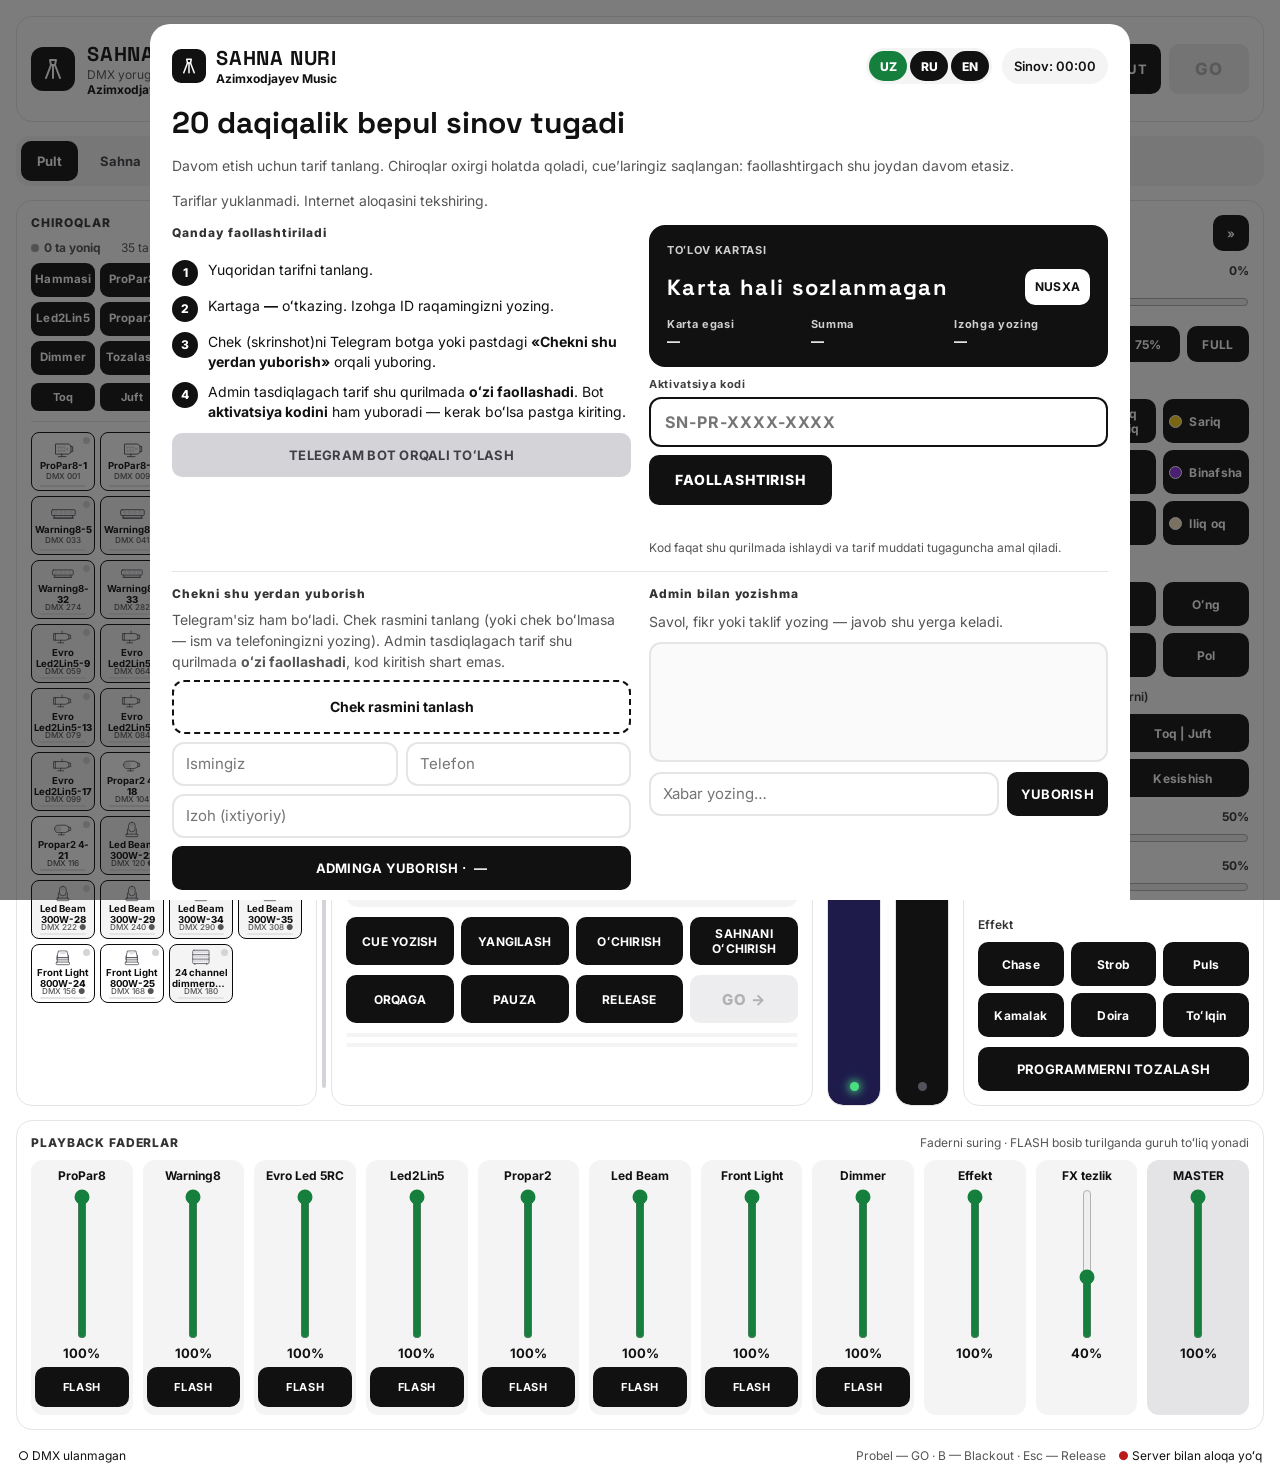
==== commit 9f94b62d: "Banklar: FreeStyler Chases kutubxonasi, sudrab sahnaga tashlash FreeStyler X2 Chases (.chb) papkasid" ====
--- a/index.html
+++ b/index.html
@@ -77,7 +77,7 @@
       <div class="fx-split" id="fxSplit" role="separator" aria-orientation="vertical" aria-label="Chiroqlar maydoni enini oʻzgartirish" tabindex="0" title="Sudrab chiroqlar maydonini kattalashtiring yoki kichiklashtiring"><i></i></div>
       <section class="panel cue-panel">
         <div class="ph"><h2>CUE ROʻYXATI</h2><span class="ph-r"><span class="muted" id="cueInfo"></span><button class="btn sm on" id="autoBtn" type="button" aria-pressed="true">AVTO YOQIQ</button></span></div>
-        <div class="edit-bar" id="editBar"><button class="btn sm" id="autoSaveBtn" type="button" title="Sahna almashtirilganda unga qilingan oʻzgarishlar oʻsha sahnaga avtomatik yoziladi">✎ TAHRIR: AVTO-SAQLASH</button><span class="edit-st" id="editSt"></span></div>
+        <div class="edit-bar" id="editBar"><button class="btn sm" id="autoSaveBtn" type="button" title="Sahna almashtirilganda unga qilingan oʻzgarishlar oʻsha sahnaga avtomatik yoziladi">✎ TAHRIR: AVTO-SAQLASH</button><span class="edit-st" id="editSt"></span><button class="btn sm" id="undoBank" type="button" hidden>↶ QAYTARISH</button></div>
         <div class="cue-head"><span>№</span><span>NOMI</span><span>FADE (s)</span><span>AVTO (daq:son)</span><span>HOLAT</span></div>
         <div class="cue-list" id="cueList"></div>
         <div class="cue-opts">
@@ -99,6 +99,23 @@
         </div>
         <div class="fade-bar" aria-hidden="true"><i id="fadeBar"></i></div>
         <div class="auto-bar" aria-hidden="true" title="Avtomatik oʻtishgacha"><i id="autoBar"></i></div>
+      </section>
+
+      <section class="panel bank-panel" id="bankPanel" aria-label="Banklar">
+        <button class="insp-tab bank-tab" id="bankTab" type="button" aria-expanded="false" aria-controls="bankBody" title="Banklarni ochish / yopish">
+          <span class="insp-chev" aria-hidden="true">‹</span><span class="insp-vt">BANKLAR</span><i class="insp-dot on" aria-hidden="true"></i>
+        </button>
+        <div class="bank-body" id="bankBody">
+          <div class="ph"><h2>BANKLAR</h2><span class="ph-r"><span class="muted" id="bankInfo"></span><button class="btn sm icon" id="bankClose" type="button" title="Yopish" aria-label="Banklarni yopish">»</button></span></div>
+          <input class="bank-q" id="bankQ" type="search" placeholder="Qidirish: nomi yoki papka…" aria-label="Banklarni qidirish">
+          <p class="bank-hint muted small">Bosing — chiroqlarga yuklanadi. <b>Sudrab</b> sahnaning ustiga tashlang — shu sahnaga qoʻshiladi; roʻyxatning boʻsh joyiga — yangi sahna.</p>
+          <div class="bank-list" id="bankList"></div>
+          <div class="bank-save">
+            <input id="bankName" maxlength="40" placeholder="Yangi bank nomi" aria-label="Yangi bank nomi">
+            <button class="btn go" id="bankSave" type="button">+ BANK</button>
+          </div>
+          <p class="muted small" id="bankSaveHint">Saqlanadi: programmerdagi oʻzgarishlar, ular boʻlmasa — sahnadagi hozirgi holat.</p>
+        </div>
       </section>
 
       <section class="panel insp-panel" id="insp" aria-label="Chiroq sozlamalari">
--- a/assets/app.css
+++ b/assets/app.css
@@ -543,3 +543,45 @@
 @media (max-width: 1100px) { .fx-split { display: none; } .prog-panel.collapsed { flex: 1 1 100%; } .prog-panel.collapsed .prog-tab { min-height: 48px; flex-direction: row; justify-content: center; padding: 0 16px; } .prog-panel.collapsed .insp-vt { writing-mode: horizontal-tb; transform: none; } }
 .fixtures:not(.tight) .ft .ft-n { display: -webkit-box; -webkit-line-clamp: 2; -webkit-box-orient: vertical; text-align: center; overflow: hidden; }
 .fixtures:not(.tight) .ft .ft-n .pre, .fixtures:not(.tight) .ft .ft-n b { display: inline; }
+
+/* ================= Banklar ================= */
+.bank-panel { flex: 0 0 54px; padding: 0; overflow: hidden; position: relative; transition: flex-basis .28s ease, flex-grow .28s ease; }
+.bank-panel.open { flex: 1 1 270px; padding: 14px; overflow: visible; }
+.bank-body { display: none; flex-direction: column; gap: 8px; min-width: 0; }
+.bank-panel.open .bank-body { display: flex; animation: inspIn .25s ease; }
+.bank-panel.open .bank-tab { display: none; }
+.bank-tab { background: #1e1b4b; }
+.bank-tab:hover { background: #312e81; }
+.bank-q { min-height: 36px; }
+.bank-hint { margin: 0; line-height: 1.4; }
+.bank-list { flex: 1 1 auto; min-height: 120px; max-height: 470px; overflow: auto; display: flex; flex-direction: column; gap: 6px; margin: 0 -4px; padding: 0 4px; }
+.bank-f { border: 1px solid var(--line); border-radius: 10px; background: #fafafa; }
+.bank-f > summary { cursor: pointer; list-style: none; padding: 7px 10px; font-size: 12px; font-weight: 800; letter-spacing: .03em; display: flex; justify-content: space-between; align-items: center; }
+.bank-f > summary::-webkit-details-marker { display: none; }
+.bank-f > summary::before { content: "▸"; margin-right: 6px; transition: transform .15s; }
+.bank-f[open] > summary::before { transform: rotate(90deg); }
+.bank-f > summary span { color: var(--muted); font-weight: 700; margin-left: auto; }
+.bank-items { display: grid; grid-template-columns: repeat(auto-fill, minmax(104px, 1fr)); gap: 5px; padding: 0 6px 7px; }
+.bank-it { position: relative; display: flex; flex-direction: column; gap: 3px; padding: 6px 7px; border: 1.5px solid #0a0a0a; border-radius: 8px; background: #fff; cursor: grab; user-select: none; min-width: 0; }
+.bank-it:hover { background: #eef2ff; }
+.bank-it:active { cursor: grabbing; }
+.bank-it.on { background: #c7d2fe; }
+.bank-it.mine { border-color: #4338ca; }
+.bk-n { font-size: 12px; font-weight: 700; white-space: nowrap; overflow: hidden; text-overflow: ellipsis; }
+.bk-d { display: flex; align-items: center; gap: 3px; min-height: 10px; }
+.bk-d i { width: 9px; height: 9px; border-radius: 50%; border: 1px solid rgba(0,0,0,.25); }
+.bk-d small { margin-left: auto; font-size: 9.5px; color: var(--muted); font-weight: 600; }
+.bk-x { position: absolute; top: 2px; right: 2px; width: 18px; height: 18px; border: 0; border-radius: 5px; background: transparent; color: var(--muted); font-size: 11px; cursor: pointer; padding: 0; }
+.bk-x:hover { background: #fee2e2; color: var(--red); }
+.bank-save { display: grid; grid-template-columns: 1fr auto; gap: 6px; }
+.bank-save input { min-height: 38px; }
+/* Sudrab tashlash ko'rsatkichlari */
+body.bank-dragging #cueList { outline: 2px dashed #6366f1; outline-offset: 4px; border-radius: 10px; }
+#cueList.drop-new { background: #eef2ff; }
+#cueList.drop-new::after { content: "＋ Yangi sahna sifatida qoʻshish"; display: block; text-align: center; padding: 10px; font-weight: 800; color: #4338ca; }
+.cue.drop-on { outline: 3px solid #6366f1; outline-offset: -1px; background: #e0e7ff !important; color: #1e1b4b !important; }
+.cue.drop-on::after { content: "＋ shu sahnaga"; position: absolute; right: 10px; font-size: 11px; font-weight: 800; color: #4338ca; }
+.cue { position: relative; }
+@media (max-width: 1100px) { .bank-panel, .bank-panel.open { flex: 1 1 100%; } .bank-panel:not(.open) .bank-tab { min-height: 48px; flex-direction: row; justify-content: center; padding: 0 16px; } .bank-panel:not(.open) .insp-vt { writing-mode: horizontal-tb; transform: none; } }
+.bank-save { grid-template-columns: minmax(0, 1fr) auto; }
+.bank-save .btn { padding: 0 12px; font-size: 13px; white-space: nowrap; min-height: 38px; }
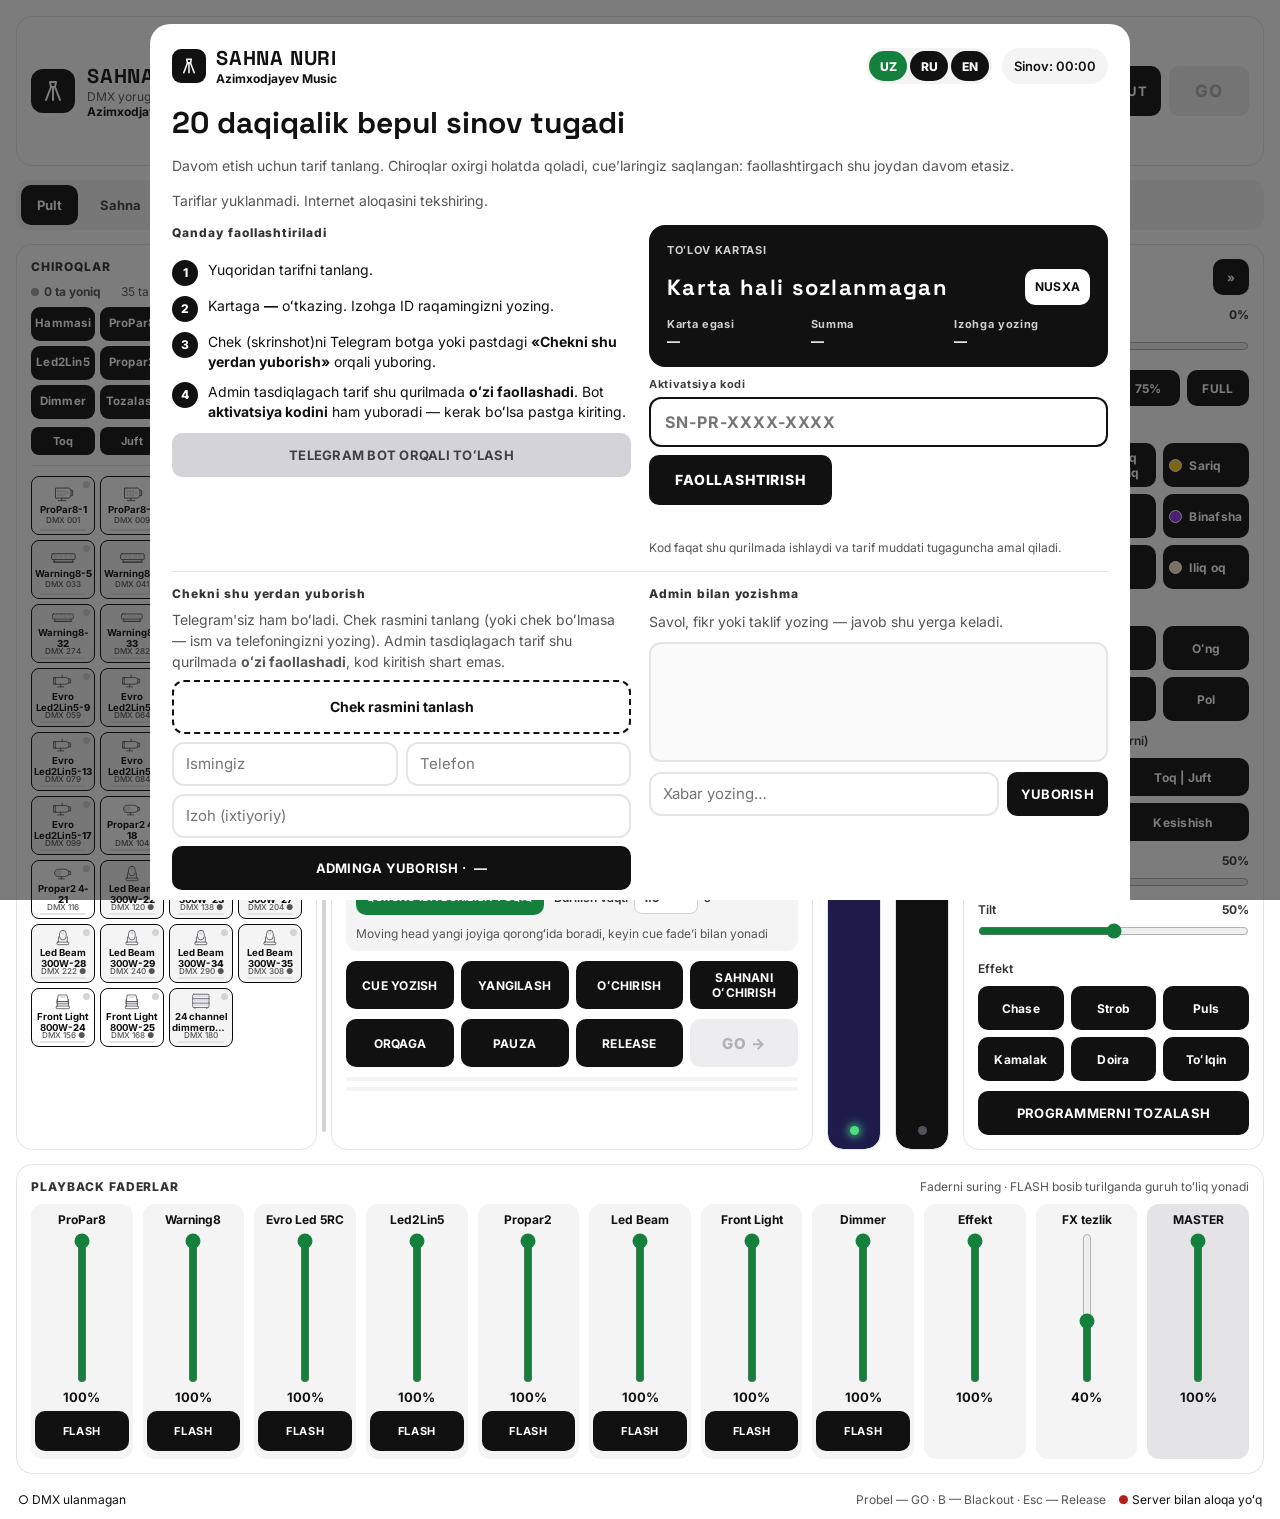
==== commit b5abe108: "Cue-Link: Sahna Ovozi'dan signal — lokal (127.0.0.1:47810) va online xona kodi (/api/link) Co-Author" ====
--- a/index.html
+++ b/index.html
@@ -37,6 +37,7 @@
     <div class="top-mid">
       <label class="pill title-pill"><span class="sr">Spektakl nomi</span><span>Spektakl:</span><input id="showTitle" value="Yangi spektakl"></label>
       <button class="pill conn" id="connPill" type="button"><i class="dot"></i><span id="connText">DMX ulanmagan</span></button>
+      <button class="pill link" id="linkPill" type="button" title="Sahna Ovozi bilan bogʻlanish (Cue-Link)"><i class="dot"></i><span id="linkText">🔊 OVOZ</span></button>
       <button class="pill lic" id="licBadge" type="button">Tekshirilmoqda…</button>
       <button class="pill inst" id="installBtn" type="button" title="Kompyuter yoki telefonga ilova sifatida oʻrnatish">⬇ ILOVA</button>
       <button class="pill msgb" id="msgBadge" type="button" title="Admin bilan yozishma">✉ ADMIN <b id="msgCount" hidden></b></button>
@@ -153,6 +154,7 @@
         <div class="grid3" id="colorBtns"></div>
         <span class="lab">Pozitsiya</span>
         <div class="grid3" id="posBtns"></div>
+        <div id="goboProg" hidden><span class="lab" title="Bosib turing — rasmni almashtirish">Gobo</span><div class="gobo-g pg" id="goboProgBtns"></div></div>
         <span class="lab">Boʻlish (tanlangan chiroqlarni)</span>
         <div class="grid2" id="splitBtns">
           <button class="btn sm" data-split="half" type="button">Chap | Oʻng</button>
@@ -226,6 +228,11 @@
           <label class="f">Ferma (m)<input id="stH" type="number" min="1" max="30" step="0.1"></label>
         </div>
         <button class="btn wide" id="stHAll" type="button">FERMA BALANDLIGINI BARCHA BEAM’LARGA</button>
+        <div class="grid2 fs-lay">
+          <button class="btn fsgo" id="stFsLay" type="button" title="Chiroqlar FreeStyler X2 ekranidagi joylashuv boʻyicha planga qoʻyiladi">⇩ FREESTYLER JOYLASHUVINI OLISH</button>
+          <button class="btn" id="stFsUndo" type="button">↶ QAYTARISH</button>
+        </div>
+        <p class="muted small">FreeStyler joylashuvi — chizma, metrdagi aniq oʻlchov emas. Beam/Front'larni keyin sudrab yoki X/Y bilan aniqlashtiring.</p>
 
         <div class="sep"></div>
         <h2 id="stSelTitle">TANLANGAN CHIROQ</h2>
@@ -355,6 +362,26 @@
           <button class="btn" id="cTest" type="button">SINOV SIGNALI (2 s)</button>
           <button class="btn" id="cOff" type="button">UZISH</button>
           <button class="btn" data-tab-go="monitor" type="button">MONITORNI OCHISH</button>
+        </div>
+        <div class="link-card" id="linkCard">
+          <div class="ph"><h2>🔊 SAHNA OVOZI BILAN BOGʻLASH · CUE-LINK</h2></div>
+          <p class="muted small">Sahna Ovozi’da cue GO boʻlganda, shu cue’ga biriktirilgan chiroq sahnasi bu yerda oʻzi yonadi.</p>
+          <label class="chk"><input type="checkbox" id="linkOn" checked> Sahna Ovozi’dan signal qabul qilish</label>
+          <div class="link-grid">
+            <div class="ccard" id="linkLocalCard">
+              <b>1 · Shu kompyuter (lokal)</b>
+              <span>Sahna Ovozi dasturi (.exe) shu kompyuterda ochiq boʻlsa — oʻzi ulanadi. Internet kerak emas, kechikish ~0.</span>
+              <div class="link-st" id="linkLocalSt">○ Kutilmoqda…</div>
+            </div>
+            <div class="ccard" id="linkOnlineCard">
+              <b>2 · Online xona kodi</b>
+              <span>Boshqa kompyuter, planshet yoki Sahna Ovozi sayti uchun. Shu kodni Sahna Ovozi → 💡 NURI oynasiga yozing.</span>
+              <div class="link-code" id="linkCode">——————</div>
+              <div class="link-btns"><button class="btn" id="linkCopy" type="button">NUSXALASH</button><button class="btn" id="linkNew" type="button">YANGI KOD</button></div>
+              <div class="link-st" id="linkOnlineSt">○ Kutilmoqda…</div>
+            </div>
+          </div>
+          <div class="link-last" id="linkLast">Hali signal kelmadi</div>
         </div>
       </section>
       <section class="panel grow1 help">
@@ -504,6 +531,7 @@
 <script src="/assets/i18n.js"></script>
 <script src="/assets/dmx.js"></script>
 <script src="/assets/license.js"></script>
+<script src="/assets/gobos.js"></script>
 <script src="/assets/app.js"></script>
 <script src="/assets/install.js"></script>
 <script src="/assets/wheel.js"></script>
--- a/assets/app.css
+++ b/assets/app.css
@@ -585,3 +585,89 @@
 @media (max-width: 1100px) { .bank-panel, .bank-panel.open { flex: 1 1 100%; } .bank-panel:not(.open) .bank-tab { min-height: 48px; flex-direction: row; justify-content: center; padding: 0 16px; } .bank-panel:not(.open) .insp-vt { writing-mode: horizontal-tb; transform: none; } }
 .bank-save { grid-template-columns: minmax(0, 1fr) auto; }
 .bank-save .btn { padding: 0 12px; font-size: 13px; white-space: nowrap; min-height: 38px; }
+/* Joriy (yashil) sahnada nom yozilayotganda matn ko'rinsin: oq fon ustida qora yozuv */
+.cue input:focus, .cue.cur input:focus { color: var(--ink); -webkit-text-fill-color: var(--ink); caret-color: var(--ink); background: #fff; }
+
+.cue-grip { cursor: grab; border-radius: 6px; padding: 2px 4px; margin-left: -4px; }
+.cue-grip:hover { background: rgba(99,102,241,.18); }
+body.cue-dragging #bankPanel { outline: 2px dashed #6366f1; outline-offset: 3px; }
+#bankPanel.drop-bank { background: #eef2ff; }
+#bankPanel.drop-bank .bank-list::before { content: "＋ Bank sifatida saqlash"; display: block; text-align: center; padding: 12px; font-weight: 800; color: #4338ca; border: 2px dashed #6366f1; border-radius: 10px; }
+
+/* ================= Sahnalar: shisha belgilar, sudrab tartiblash ================= */
+.cue.cur { background: #fff; color: var(--ink); border-color: var(--on); border-width: 2px; box-shadow: inset 5px 0 0 var(--on); }
+.cue.cur input { color: var(--ink); }
+.cue.cur .st { color: var(--on); font-weight: 900; }
+.cue.cur input.auto::placeholder { color: #a1a1aa; }
+.cue.cur input.auto:placeholder-shown { color: #a1a1aa; }
+.cue.mk::after { content: ""; position: absolute; inset: 0; border-radius: 8px; pointer-events: none;
+  background: linear-gradient(170deg, rgba(255,255,255,.6) 0%, rgba(255,255,255,.08) 40%, rgba(255,255,255,0) 65%, rgba(255,255,255,.15) 100%), rgba(34,197,94,.16);
+  box-shadow: inset 0 0 0 1px rgba(255,255,255,.7), inset 0 0 0 2px rgba(21,128,61,.25); }
+.cue.mk.edit { border-color: #d97706; box-shadow: inset 5px 0 0 #d97706; }
+.cue.mk.edit::after { background: linear-gradient(170deg, rgba(255,255,255,.6) 0%, rgba(255,255,255,.08) 40%, rgba(255,255,255,0) 65%, rgba(255,255,255,.15) 100%), rgba(245,158,11,.22); box-shadow: inset 0 0 0 1px rgba(255,255,255,.7), inset 0 0 0 2px rgba(217,119,6,.3); }
+.cue.mk.edit .cue-grip::before { content: "✎ "; color: #b45309; }
+.cue.mk.edit .st { color: #b45309; }
+.cue input, .cue .st, .cue b { position: relative; z-index: 1; }
+.cue[draggable=true] { cursor: grab; }
+.cue.dragging { opacity: .45; }
+.cue.drop-before { box-shadow: 0 -4px 0 0 #6366f1; }
+.cue.drop-after { box-shadow: 0 4px 0 0 #6366f1; }
+.edit-st.editing { color: #b45309; font-weight: 800; }
+.cue.drop-on::after { content: "＋ shu sahnaga"; inset: auto 10px auto auto; background: none; box-shadow: none; position: absolute; font-size: 11px; font-weight: 800; color: #4338ca; z-index: 2; }
+.cue-grip { white-space: nowrap; }
+
+/* 2-bosqich: belgilangan sahna — sariq shisha */
+.cue.mk2 { border-color: #d97706; box-shadow: inset 5px 0 0 #d97706; }
+.cue.mk2::after { background: linear-gradient(170deg, rgba(255,255,255,.6) 0%, rgba(255,255,255,.08) 40%, rgba(255,255,255,0) 65%, rgba(255,255,255,.15) 100%), rgba(245,158,11,.22); box-shadow: inset 0 0 0 1px rgba(255,255,255,.7), inset 0 0 0 2px rgba(217,119,6,.3); }
+.cue.mk2 .cue-grip::before { content: "◆ "; color: #b45309; }
+
+.bank-sec { display: flex; align-items: center; gap: 8px; margin: 10px 2px 2px; font-size: 10.5px; font-weight: 900; letter-spacing: .08em; text-transform: uppercase; color: var(--muted); }
+.bank-sec::after { content: ""; flex: 1; height: 1px; background: var(--line); }
+.bank-sec span { order: 2; font-weight: 800; }
+.bank-f.sp { border-color: #bbf7d0; }
+.bk-lim { font-style: normal; font-size: 9.5px; font-weight: 800; background: #fef3c7; color: #92400e; padding: 1px 5px; border-radius: 5px; margin-left: 6px; letter-spacing: 0; }
+.fs-lay { margin-top: 8px; }
+.btn.fsgo { background: #15803d; border-color: #15803d; color: #fff; font-size: 11px; }
+
+/* Gobo */
+.gobo-w { border: 1px solid var(--line); border-radius: 12px; margin: 8px 0; background: #fff; }
+.gobo-w > summary { cursor: pointer; list-style: none; display: flex; justify-content: space-between; align-items: center; gap: 8px; padding: 8px 10px; font-size: 11px; font-weight: 900; letter-spacing: .06em; }
+.gobo-w > summary::-webkit-details-marker { display: none; }
+.gobo-w > summary::before { content: "▸"; transition: transform .15s; }
+.gobo-w[open] > summary::before { transform: rotate(90deg); }
+.gobo-w > summary span { margin-left: auto; color: #15803d; letter-spacing: 0; font-weight: 800; }
+.gobo-g { display: grid; grid-template-columns: repeat(auto-fill, minmax(50px, 1fr)); gap: 5px; padding: 0 8px 8px; }
+.gobo-g.pg { grid-template-columns: repeat(auto-fill, minmax(44px, 1fr)); padding: 0; margin-bottom: 4px; }
+.gq { border: 1.5px solid #0a0a0a; border-radius: 10px; background: #fff; color: #0a0a0a; padding: 4px 1px 3px; display: flex; flex-direction: column; align-items: center; gap: 1px; font-size: 9px; font-weight: 700; line-height: 1.15; text-align: center; cursor: pointer; touch-action: manipulation; user-select: none; -webkit-user-select: none; min-width: 0; }
+.gq span { max-width: 100%; overflow: hidden; text-overflow: ellipsis; white-space: nowrap; }
+.gq small { font-size: 8px; color: var(--muted); font-weight: 600; font-variant-numeric: tabular-nums; }
+.gq:hover { box-shadow: 0 0 0 2px rgba(10,10,10,.12); }
+.gq.on { background: rgba(34,197,94,.14); border-color: #15803d; box-shadow: 0 0 0 2px rgba(34,197,94,.35); }
+.gq.q { border-style: dashed; }
+.gobo-svg { display: block; }
+.gpick-ov { position: fixed; inset: 0; background: rgba(0,0,0,.35); z-index: 300; display: grid; place-items: center; padding: 16px; }
+.gpick { background: #fff; border-radius: 18px; padding: 16px; width: min(520px, 100%); max-height: 90vh; overflow: auto; box-shadow: 0 24px 60px rgba(0,0,0,.25); }
+.gpick h3 { margin: 0 0 4px; font-size: 15px; }
+.gpick-g { display: grid; grid-template-columns: repeat(auto-fill, minmax(56px, 1fr)); gap: 6px; margin: 10px 0; }
+.gpk { border: 1.5px solid #0a0a0a; border-radius: 10px; background: #fff; padding: 4px; display: grid; place-items: center; cursor: pointer; }
+.gpk.on { background: rgba(34,197,94,.14); border-color: #15803d; box-shadow: 0 0 0 2px rgba(34,197,94,.35); }
+.gpick-b { display: grid; grid-template-columns: 1.4fr 1fr 1fr; gap: 6px; margin-top: 10px; }
+.btn.go2 { background: #15803d; border-color: #15803d; color: #fff; }
+
+/* 🔊 Cue-Link: Sahna Ovozi bilan bog'lanish */
+.pill.link .dot { background: #a1a1aa; }
+.pill.link.ok { background: var(--on-soft); color: #14532d; }
+.pill.link.ok .dot { background: var(--on); }
+.pill.link.flash { background: var(--on); color: #fff; }
+.pill.link.flash .dot { background: #fff; }
+.link-card { margin-top: 18px; padding-top: 14px; border-top: 1px solid var(--line); display: flex; flex-direction: column; gap: 10px; }
+.link-card .chk { display: flex; align-items: center; gap: 8px; font-weight: 600; font-size: 14px; cursor: pointer; }
+.link-card .chk input { width: 18px; height: 18px; accent-color: var(--on); }
+.link-grid { display: grid; grid-template-columns: repeat(auto-fit, minmax(240px, 1fr)); gap: 10px; }
+.link-code { font: 700 30px/1.2 ui-monospace, Consolas, monospace; letter-spacing: .18em; padding: 10px 12px; border-radius: 10px; background: var(--ink); color: #fff; text-align: center; user-select: all; }
+.link-btns { display: flex; gap: 8px; flex-wrap: wrap; }
+.link-st { font-size: 13px; font-weight: 600; color: var(--muted); }
+.link-st.ok { color: var(--on); }
+.ccard.on-link { border-color: var(--on); box-shadow: 0 0 0 2px var(--on-soft) inset; }
+.link-last { font-size: 13px; padding: 10px 12px; border-radius: 10px; background: var(--soft); }
+.link-last.hit { background: var(--on-soft); color: #14532d; font-weight: 600; }
